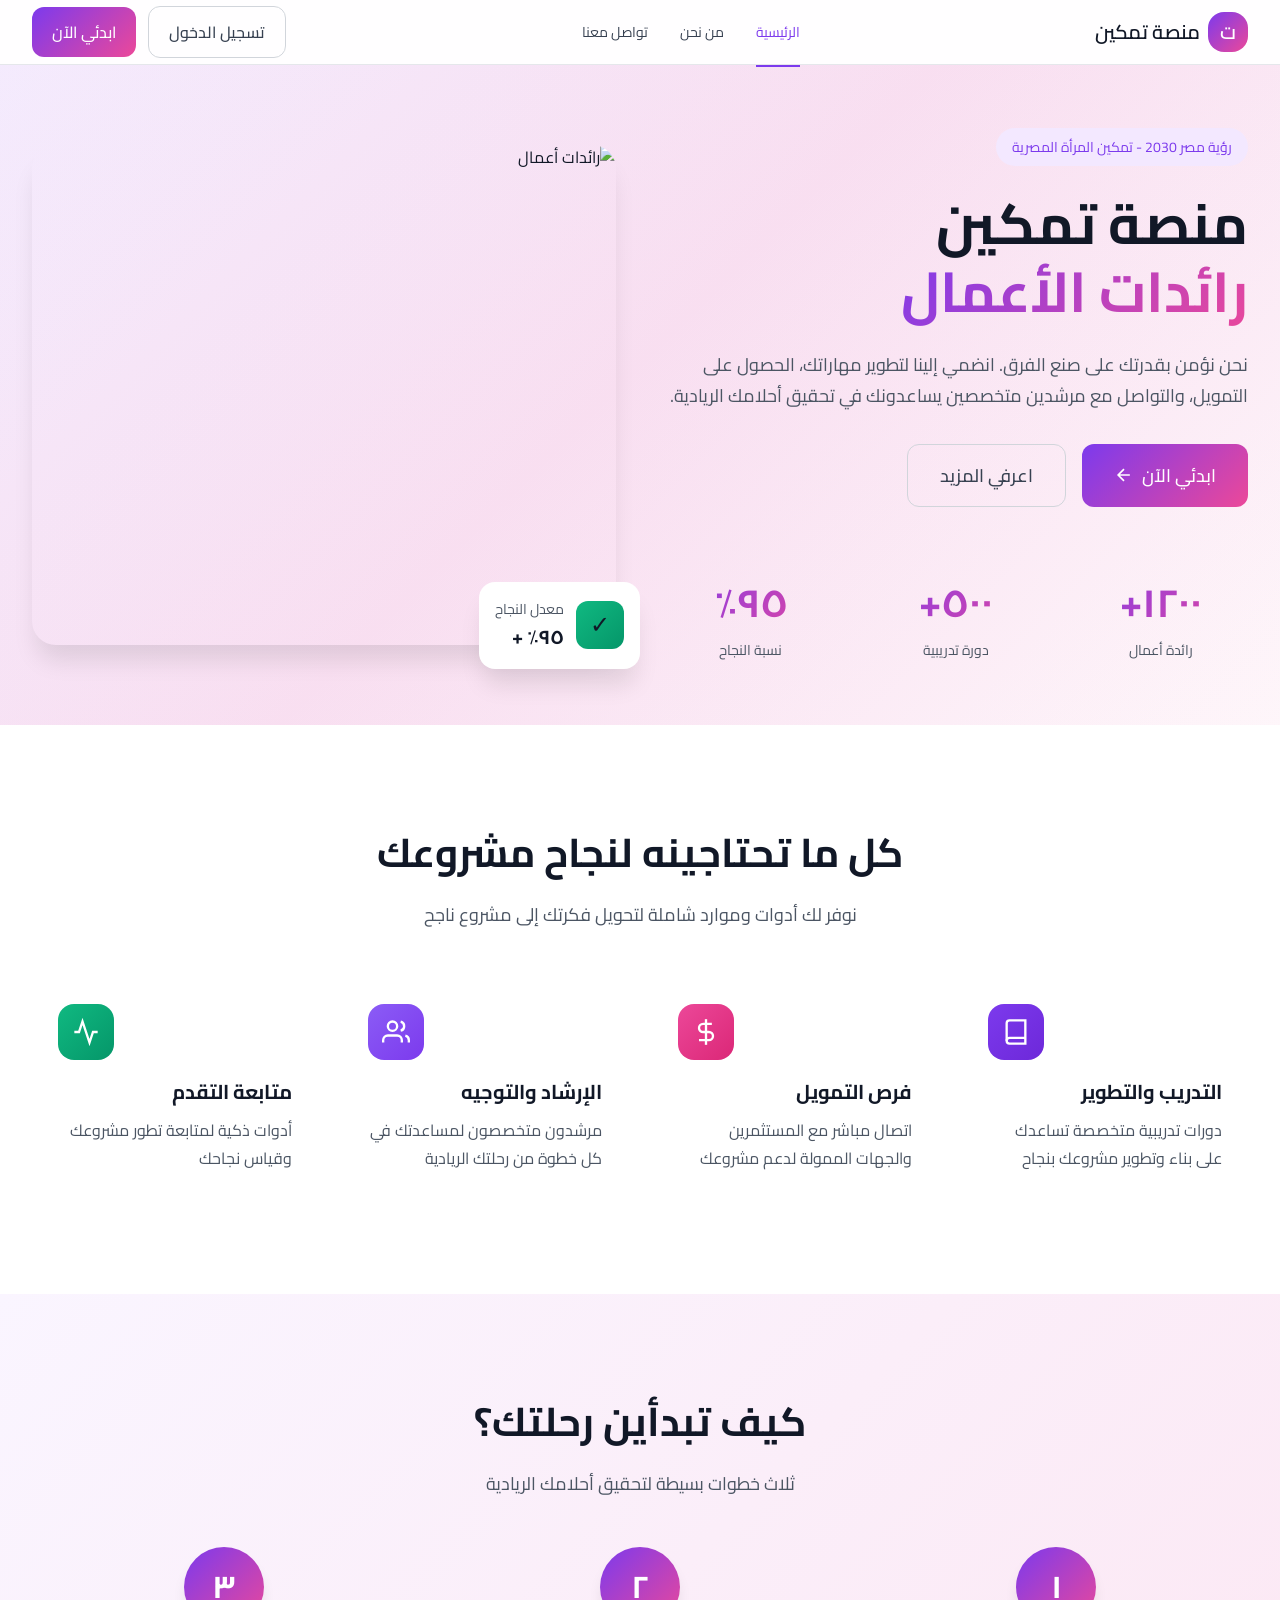
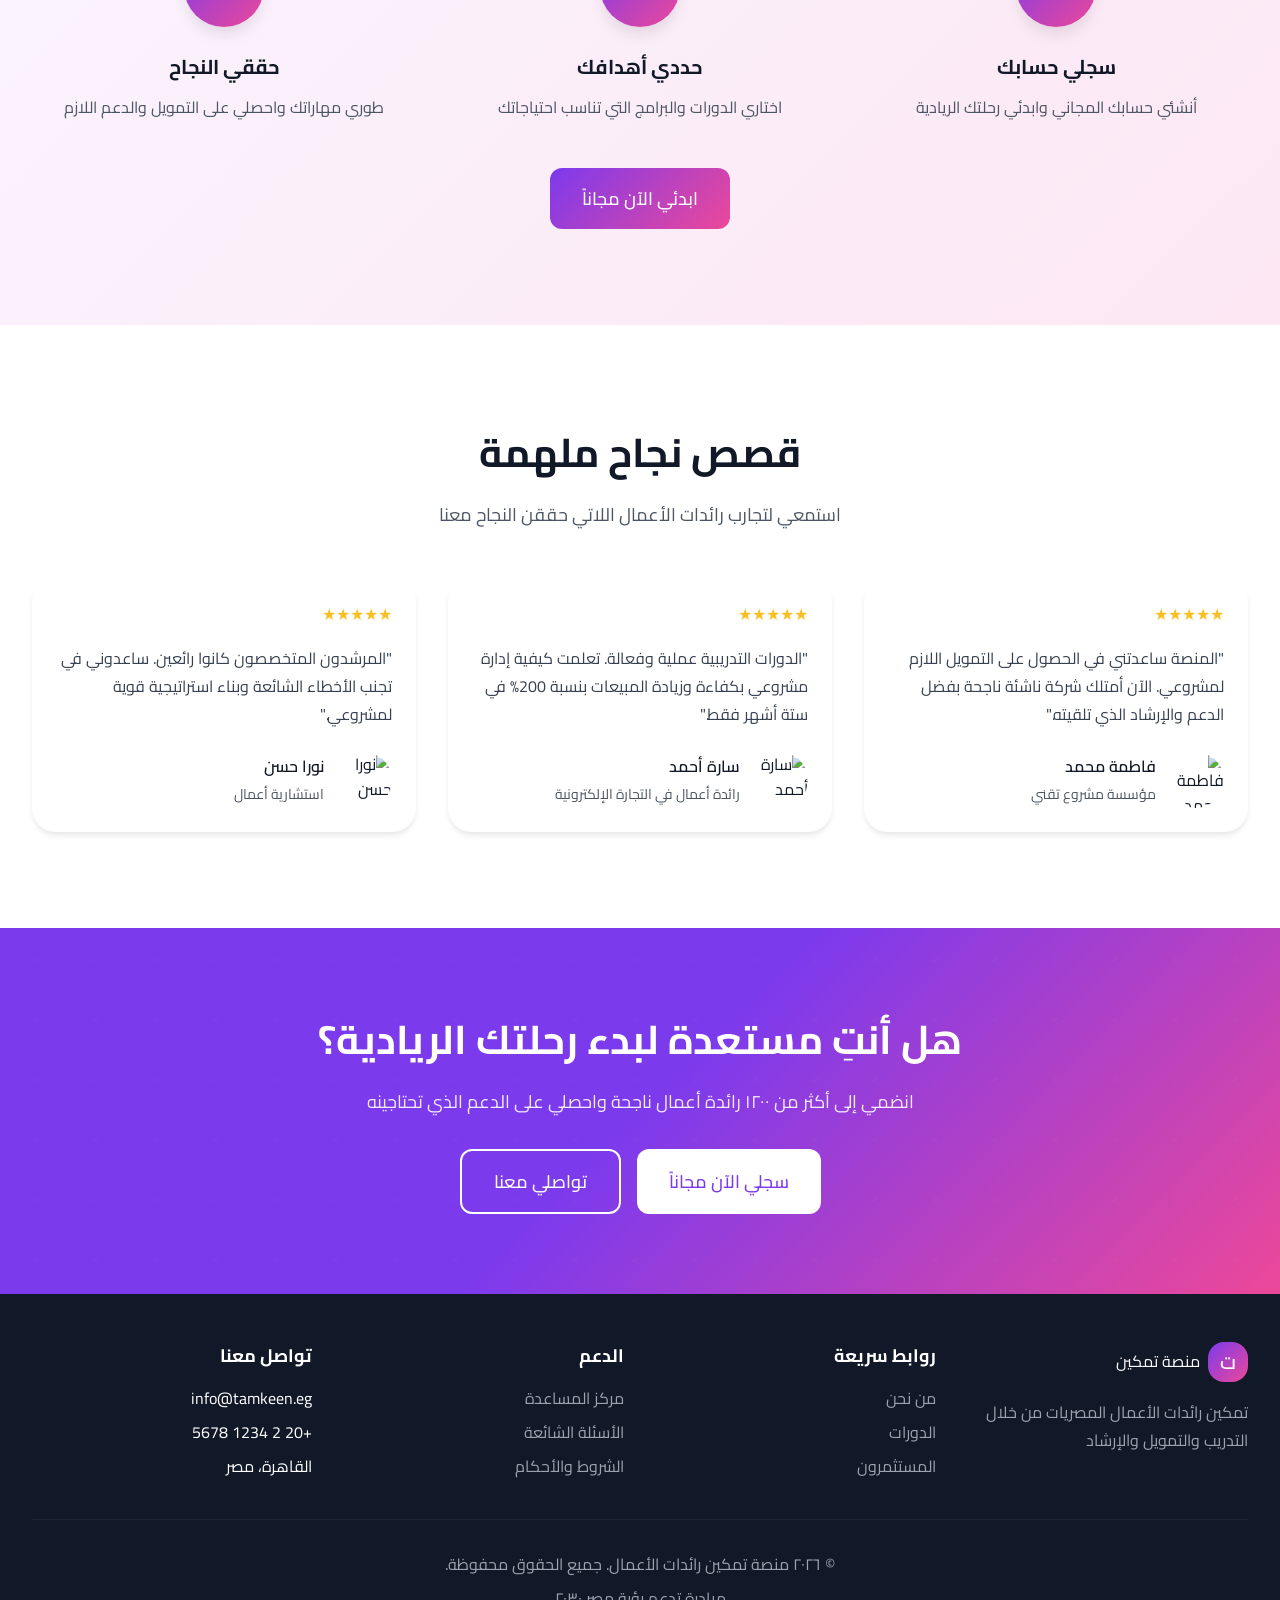
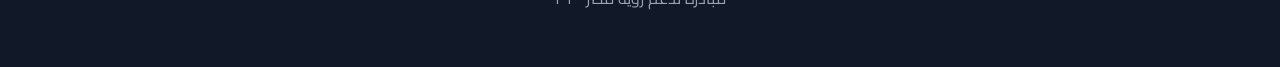
==== index.html @ 3269b004 "Add files via upload initial project files" ====
<!DOCTYPE html>
<html lang="ar" dir="rtl">
<head>
    <meta charset="UTF-8">
    <meta name="viewport" content="width=device-width, initial-scale=1.0">
    <title>منصة تمكين رائدات الأعمال - رؤية مصر 2030</title>
    <link rel="stylesheet" href="styles.css">
    <link rel="preconnect" href="https://fonts.googleapis.com">
    <link rel="preconnect" href="https://fonts.gstatic.com" crossorigin>
    <link href="https://fonts.googleapis.com/css2?family=Cairo:wght@300;400;500;600;700;800&family=Tajawal:wght@300;400;500;700;800&display=swap" rel="stylesheet">
</head>
<body>
    <!-- Navigation -->
    <nav class="navbar" id="navbar">
        <div class="container">
            <div class="navbar-content">
                <!-- Logo -->
                <div class="logo">
                    <div class="logo-icon">ت</div>
                    <span class="logo-text">منصة تمكين</span>
                </div>

                <!-- Desktop Menu -->
                <div class="nav-links" id="navLinks">
                    <a href="#" class="nav-link active" data-page="landing">الرئيسية</a>
                    <a href="#" class="nav-link" data-page="about">من نحن</a>
                    <a href="#" class="nav-link" data-page="contact">تواصل معنا</a>
                </div>

                <!-- Auth Buttons -->
                <div class="nav-actions" id="navActions">
                    <button class="btn btn-outline" onclick="showPage('auth')">تسجيل الدخول</button>
                    <button class="btn btn-primary" onclick="showPage('auth')">ابدئي الآن</button>
                </div>

                <!-- Mobile Menu Button -->
                <button class="mobile-menu-btn" id="mobileMenuBtn">
                    <span class="hamburger"></span>
                    <span class="hamburger"></span>
                    <span class="hamburger"></span>
                </button>
            </div>

            <!-- Mobile Menu -->
            <div class="mobile-menu" id="mobileMenu">
                <a href="#" class="mobile-nav-link" data-page="landing">الرئيسية</a>
                <a href="#" class="mobile-nav-link" data-page="about">من نحن</a>
                <a href="#" class="mobile-nav-link" data-page="contact">تواصل معنا</a>
                <div class="mobile-nav-actions">
                    <button class="btn btn-outline btn-block" onclick="showPage('auth')">تسجيل الدخول</button>
                    <button class="btn btn-primary btn-block" onclick="showPage('auth')">ابدئي الآن</button>
                </div>
            </div>
        </div>
    </nav>

    <!-- Main Content Area -->
    <main id="mainContent">
        <!-- Landing Page -->
        <div id="landingPage" class="page active">
            <!-- Hero Section -->
            <section class="hero">
                <div class="hero-bg"></div>
                <div class="container">
                    <div class="hero-grid">
                        <div class="hero-content">
                            <div class="badge">رؤية مصر 2030 - تمكين المرأة المصرية</div>
                            
                            <h1 class="hero-title">
                                منصة تمكين
                                <br>
                                <span class="gradient-text">رائدات الأعمال</span>
                            </h1>
                            
                            <p class="hero-description">
                                نحن نؤمن بقدرتك على صنع الفرق. انضمي إلينا لتطوير مهاراتك، الحصول على التمويل، والتواصل مع مرشدين متخصصين يساعدونك في تحقيق أحلامك الريادية.
                            </p>
                            
                            <div class="hero-actions">
                                <button class="btn btn-primary btn-lg" onclick="showPage('auth')">
                                    ابدئي الآن
                                    <svg width="20" height="20" viewBox="0 0 24 24" fill="none" stroke="currentColor" stroke-width="2">
                                        <path d="M5 12h14M12 5l-7 7 7 7"/>
                                    </svg>
                                </button>
                                <button class="btn btn-outline btn-lg">اعرفي المزيد</button>
                            </div>

                            <!-- Stats -->
                            <div class="hero-stats">
                                <div class="stat">
                                    <div class="stat-value">١٢٠٠+</div>
                                    <div class="stat-label">رائدة أعمال</div>
                                </div>
                                <div class="stat">
                                    <div class="stat-value">٥٠٠+</div>
                                    <div class="stat-label">دورة تدريبية</div>
                                </div>
                                <div class="stat">
                                    <div class="stat-value">٩٥٪</div>
                                    <div class="stat-label">نسبة النجاح</div>
                                </div>
                            </div>
                        </div>

                        <div class="hero-image">
                            <img src="https://images.unsplash.com/photo-1650784853637-685e590ecb73?crop=entropy&cs=tinysrgb&fit=max&fm=jpg&w=1080" alt="رائدات أعمال">
                            <div class="floating-card">
                                <div class="floating-card-icon">✓</div>
                                <div class="floating-card-content">
                                    <div class="floating-card-label">معدل النجاح</div>
                                    <div class="floating-card-value">٩٥٪ +</div>
                                </div>
                            </div>
                        </div>
                    </div>
                </div>
            </section>

            <!-- Features Section -->
            <section class="features">
                <div class="container">
                    <div class="section-header">
                        <h2>كل ما تحتاجينه لنجاح مشروعك</h2>
                        <p>نوفر لك أدوات وموارد شاملة لتحويل فكرتك إلى مشروع ناجح</p>
                    </div>

                    <div class="features-grid">
                        <div class="feature-card">
                            <div class="feature-icon purple">
                                <svg width="28" height="28" viewBox="0 0 24 24" fill="none" stroke="currentColor" stroke-width="2">
                                    <path d="M4 19.5A2.5 2.5 0 0 1 6.5 17H20"/>
                                    <path d="M6.5 2H20v20H6.5A2.5 2.5 0 0 1 4 19.5v-15A2.5 2.5 0 0 1 6.5 2z"/>
                                </svg>
                            </div>
                            <h3>التدريب والتطوير</h3>
                            <p>دورات تدريبية متخصصة تساعدك على بناء وتطوير مشروعك بنجاح</p>
                        </div>

                        <div class="feature-card">
                            <div class="feature-icon pink">
                                <svg width="28" height="28" viewBox="0 0 24 24" fill="none" stroke="currentColor" stroke-width="2">
                                    <line x1="12" y1="1" x2="12" y2="23"/>
                                    <path d="M17 5H9.5a3.5 3.5 0 0 0 0 7h5a3.5 3.5 0 0 1 0 7H6"/>
                                </svg>
                            </div>
                            <h3>فرص التمويل</h3>
                            <p>اتصال مباشر مع المستثمرين والجهات الممولة لدعم مشروعك</p>
                        </div>

                        <div class="feature-card">
                            <div class="feature-icon violet">
                                <svg width="28" height="28" viewBox="0 0 24 24" fill="none" stroke="currentColor" stroke-width="2">
                                    <path d="M17 21v-2a4 4 0 0 0-4-4H5a4 4 0 0 0-4 4v2"/>
                                    <circle cx="9" cy="7" r="4"/>
                                    <path d="M23 21v-2a4 4 0 0 0-3-3.87"/>
                                    <path d="M16 3.13a4 4 0 0 1 0 7.75"/>
                                </svg>
                            </div>
                            <h3>الإرشاد والتوجيه</h3>
                            <p>مرشدون متخصصون لمساعدتك في كل خطوة من رحلتك الريادية</p>
                        </div>

                        <div class="feature-card">
                            <div class="feature-icon emerald">
                                <svg width="28" height="28" viewBox="0 0 24 24" fill="none" stroke="currentColor" stroke-width="2">
                                    <polyline points="22 12 18 12 15 21 9 3 6 12 2 12"/>
                                </svg>
                            </div>
                            <h3>متابعة التقدم</h3>
                            <p>أدوات ذكية لمتابعة تطور مشروعك وقياس نجاحك</p>
                        </div>
                    </div>
                </div>
            </section>

            <!-- How It Works -->
            <section class="how-it-works">
                <div class="container">
                    <div class="section-header">
                        <h2>كيف تبدأين رحلتك؟</h2>
                        <p>ثلاث خطوات بسيطة لتحقيق أحلامك الريادية</p>
                    </div>

                    <div class="steps">
                        <div class="step">
                            <div class="step-number">١</div>
                            <h3>سجلي حسابك</h3>
                            <p>أنشئي حسابك المجاني وابدئي رحلتك الريادية</p>
                        </div>

                        <div class="step">
                            <div class="step-number">٢</div>
                            <h3>حددي أهدافك</h3>
                            <p>اختاري الدورات والبرامج التي تناسب احتياجاتك</p>
                        </div>

                        <div class="step">
                            <div class="step-number">٣</div>
                            <h3>حققي النجاح</h3>
                            <p>طوري مهاراتك واحصلي على التمويل والدعم اللازم</p>
                        </div>
                    </div>

                    <div class="text-center">
                        <button class="btn btn-primary btn-lg" onclick="showPage('auth')">
                            ابدئي الآن مجاناً
                        </button>
                    </div>
                </div>
            </section>

            <!-- Testimonials -->
            <section class="testimonials">
                <div class="container">
                    <div class="section-header">
                        <h2>قصص نجاح ملهمة</h2>
                        <p>استمعي لتجارب رائدات الأعمال اللاتي حققن النجاح معنا</p>
                    </div>

                    <div class="testimonials-grid">
                        <div class="testimonial-card">
                            <div class="stars">★★★★★</div>
                            <p class="testimonial-text">
                                "المنصة ساعدتني في الحصول على التمويل اللازم لمشروعي. الآن أمتلك شركة ناشئة ناجحة بفضل الدعم والإرشاد الذي تلقيته."
                            </p>
                            <div class="testimonial-author">
                                <img src="https://images.unsplash.com/photo-1625987306773-8b9e554b25e2?w=100&h=100&fit=crop" alt="فاطمة محمد">
                                <div>
                                    <div class="author-name">فاطمة محمد</div>
                                    <div class="author-role">مؤسسة مشروع تقني</div>
                                </div>
                            </div>
                        </div>

                        <div class="testimonial-card">
                            <div class="stars">★★★★★</div>
                            <p class="testimonial-text">
                                "الدورات التدريبية عملية وفعالة. تعلمت كيفية إدارة مشروعي بكفاءة وزيادة المبيعات بنسبة 200% في ستة أشهر فقط."
                            </p>
                            <div class="testimonial-author">
                                <img src="https://images.unsplash.com/photo-1698499352020-521e54040e04?w=100&h=100&fit=crop" alt="سارة أحمد">
                                <div>
                                    <div class="author-name">سارة أحمد</div>
                                    <div class="author-role">رائدة أعمال في التجارة الإلكترونية</div>
                                </div>
                            </div>
                        </div>

                        <div class="testimonial-card">
                            <div class="stars">★★★★★</div>
                            <p class="testimonial-text">
                                "المرشدون المتخصصون كانوا رائعين. ساعدوني في تجنب الأخطاء الشائعة وبناء استراتيجية قوية لمشروعي."
                            </p>
                            <div class="testimonial-author">
                                <img src="https://images.unsplash.com/photo-1736939666660-d4c776e0532c?w=100&h=100&fit=crop" alt="نورا حسن">
                                <div>
                                    <div class="author-name">نورا حسن</div>
                                    <div class="author-role">استشارية أعمال</div>
                                </div>
                            </div>
                        </div>
                    </div>
                </div>
            </section>

            <!-- CTA Banner -->
            <section class="cta-banner">
                <div class="container">
                    <h2>هل أنتِ مستعدة لبدء رحلتك الريادية؟</h2>
                    <p>انضمي إلى أكثر من ١٢٠٠ رائدة أعمال ناجحة واحصلي على الدعم الذي تحتاجينه</p>
                    <div class="cta-actions">
                        <button class="btn btn-white btn-lg" onclick="showPage('auth')">
                            سجلي الآن مجاناً
                        </button>
                        <button class="btn btn-outline-white btn-lg">
                            تواصلي معنا
                        </button>
                    </div>
                </div>
            </section>

            <!-- Footer -->
            <footer class="footer">
                <div class="container">
                    <div class="footer-grid">
                        <div class="footer-col">
                            <div class="footer-logo">
                                <div class="logo-icon">ت</div>
                                <span>منصة تمكين</span>
                            </div>
                            <p>تمكين رائدات الأعمال المصريات من خلال التدريب والتمويل والإرشاد</p>
                        </div>

                        <div class="footer-col">
                            <h4>روابط سريعة</h4>
                            <ul>
                                <li><a href="#">من نحن</a></li>
                                <li><a href="#" onclick="showPage('dashboard')">الدورات</a></li>
                                <li><a href="#">المستثمرون</a></li>
                            </ul>
                        </div>

                        <div class="footer-col">
                            <h4>الدعم</h4>
                            <ul>
                                <li><a href="#">مركز المساعدة</a></li>
                                <li><a href="#">الأسئلة الشائعة</a></li>
                                <li><a href="#">الشروط والأحكام</a></li>
                            </ul>
                        </div>

                        <div class="footer-col">
                            <h4>تواصل معنا</h4>
                            <ul>
                                <li>info@tamkeen.eg</li>
                                <li>+20 2 1234 5678</li>
                                <li>القاهرة، مصر</li>
                            </ul>
                        </div>
                    </div>

                    <div class="footer-bottom">
                        <p>© ٢٠٢٦ منصة تمكين رائدات الأعمال. جميع الحقوق محفوظة.</p>
                        <p>مبادرة تدعم رؤية مصر ٢٠٣٠</p>
                    </div>
                </div>
            </footer>
        </div>

        <!-- Auth Page -->
        <div id="authPage" class="page">
            <div class="auth-container">
                <div class="auth-content">
                    <div class="auth-sidebar">
                        <h2>انضمي إلى<br><span class="gradient-text">مجتمع رائدات الأعمال</span></h2>
                        <p>أكثر من ١٢٠٠ رائدة أعمال مصرية بدأن رحلتهن معنا</p>
                        <ul class="auth-features">
                            <li>✓ وصول لأكثر من ٥٠٠ دورة تدريبية متخصصة</li>
                            <li>✓ فرص تمويل من مستثمرين موثوقين</li>
                            <li>✓ إرشاد من خبراء في مجال ريادة الأعمال</li>
                            <li>✓ أدوات متقدمة لمتابعة تقدم مشروعك</li>
                        </ul>
                    </div>

                    <div class="auth-form-container">
                        <div class="auth-tabs">
                            <button class="auth-tab" onclick="switchAuthTab('register')">إنشاء حساب جديد</button>
                            <button class="auth-tab active" onclick="switchAuthTab('login')">تسجيل الدخول</button>
                        </div>

                        <h3 class="auth-title" id="authTitle">أهلاً بعودتك!</h3>

                        <form id="loginForm" class="auth-form">
                            <div class="form-group">
                                <label>البريد الإلكتروني</label>
                                <input type="email" placeholder="example@email.com" required>
                            </div>

                            <div class="form-group">
                                <label>كلمة المرور</label>
                                <input type="password" placeholder="••••••••" required>
                            </div>

                            <div class="form-row">
                                <label class="checkbox-label">
                                    <input type="checkbox">
                                    <span>تذكرني</span>
                                </label>
                                <a href="#" class="forgot-password">نسيت كلمة المرور؟</a>
                            </div>

                            <button type="submit" class="btn btn-primary btn-block btn-lg">
                                تسجيل الدخول
                            </button>
                        </form>

                        <form id="registerForm" class="auth-form" style="display: none;">
                            <div class="account-types">
                                <label class="account-type">
                                    <input type="radio" name="accountType" value="entrepreneur" checked>
                                    <div class="account-type-card">
                                        <div class="account-type-icon">👤</div>
                                        <div class="account-type-title">رائدة أعمال</div>
                                        <div class="account-type-desc">لديَّ مشروع أو فكرة</div>
                                    </div>
                                </label>

                                <label class="account-type">
                                    <input type="radio" name="accountType" value="investor">
                                    <div class="account-type-card">
                                        <div class="account-type-icon">🏢</div>
                                        <div class="account-type-title">مستثمر / مرشد</div>
                                        <div class="account-type-desc">أريد دعم المشاريع</div>
                                    </div>
                                </label>
                            </div>

                            <div class="form-group">
                                <label>الاسم الكامل</label>
                                <input type="text" placeholder="أدخلي اسمك الكامل" required>
                            </div>

                            <div class="form-group">
                                <label>البريد الإلكتروني</label>
                                <input type="email" placeholder="example@email.com" required>
                            </div>

                            <div class="form-group">
                                <label>كلمة المرور</label>
                                <input type="password" placeholder="••••••••" required>
                            </div>

                            <div class="form-group">
                                <label>رقم الهاتف</label>
                                <input type="tel" placeholder="+20 1XX XXX XXXX" required>
                            </div>

                            <button type="submit" class="btn btn-primary btn-block btn-lg">
                                إنشاء الحساب
                            </button>

                            <p class="auth-terms">
                                بإنشاء حساب، أنتِ توافقين على 
                                <a href="#">الشروط والأحكام</a> و 
                                <a href="#">سياسة الخصوصية</a>
                            </p>
                        </form>

                        <div class="auth-divider">أو</div>

                        <div class="social-auth">
                            <button class="btn btn-outline btn-block">
                                متابعة باستخدام Google
                            </button>
                        </div>

                        <div class="auth-back">
                            <a href="#" onclick="showPage('landing')">← العودة للصفحة الرئيسية</a>
                        </div>
                    </div>
                </div>
            </div>
        </div>

        <!-- Dashboard Page -->
        <div id="dashboardPage" class="page">
            <div class="dashboard-container">
                <div class="container">
                    <div class="dashboard-header">
                        <div>
                            <h1>مرحباً، سارة! 👋</h1>
                            <p>نتمنى لك يوماً مثمراً من التعلم والتطوير</p>
                        </div>
                        <button class="btn btn-primary">
                            تصفح الدورات →
                        </button>
                    </div>

                    <div class="stats-grid">
                        <div class="stat-card purple">
                            <div class="stat-card-icon">📚</div>
                            <div class="stat-card-value">12<span>/24</span></div>
                            <div class="stat-card-label">الدورات المكتملة</div>
                        </div>

                        <div class="stat-card pink">
                            <div class="stat-card-icon">⏱️</div>
                            <div class="stat-card-value">48<span> ساعة</span></div>
                            <div class="stat-card-label">ساعات التدريب</div>
                        </div>

                        <div class="stat-card violet">
                            <div class="stat-card-icon">🏆</div>
                            <div class="stat-card-value">8<span> شهادة</span></div>
                            <div class="stat-card-label">الشهادات المحصلة</div>
                        </div>

                        <div class="stat-card emerald">
                            <div class="stat-card-icon">📈</div>
                            <div class="stat-card-value">75<span>%</span></div>
                            <div class="stat-card-label">نسبة التقدم</div>
                        </div>
                    </div>

                    <div class="dashboard-grid">
                        <div class="dashboard-main">
                            <div class="card">
                                <div class="card-header">
                                    <h2>الدورات الموصى بها لك</h2>
                                    <button class="btn-link">عرض الكل</button>
                                </div>
                                <div class="courses-grid">
                                    <div class="course-card">
                                        <img src="https://images.unsplash.com/photo-1770681381576-fe1ca0178da1?w=400&h=200&fit=crop" alt="دورة">
                                        <div class="course-card-content">
                                            <span class="course-badge">تسويق</span>
                                            <h3>استراتيجيات التسويق الرقمي</h3>
                                            <p>د. سارة أحمد</p>
                                            <div class="course-meta">
                                                <span>⏱️ 6 ساعات</span>
                                                <span>⭐ 4.8</span>
                                            </div>
                                            <button class="btn btn-primary btn-sm btn-block">ابدأ الآن</button>
                                        </div>
                                    </div>

                                    <div class="course-card">
                                        <img src="https://images.unsplash.com/photo-1650784853637-685e590ecb73?w=400&h=200&fit=crop" alt="دورة">
                                        <div class="course-card-content">
                                            <span class="course-badge">إدارة</span>
                                            <h3>إدارة المشاريع الصغيرة</h3>
                                            <p>م. نورا حسن</p>
                                            <div class="course-meta">
                                                <span>⏱️ 8 ساعات</span>
                                                <span>⭐ 4.9</span>
                                            </div>
                                            <button class="btn btn-primary btn-sm btn-block">ابدأ الآن</button>
                                        </div>
                                    </div>
                                </div>
                            </div>
                        </div>

                        <div class="dashboard-sidebar">
                            <div class="card">
                                <h3>الإشعارات</h3>
                                <div class="notifications">
                                    <div class="notification">
                                        <div class="notification-dot"></div>
                                        <div>
                                            <h4>دورة جديدة متاحة</h4>
                                            <p>تم إضافة دورة التجارة الإلكترونية</p>
                                            <span class="notification-time">منذ ساعتين</span>
                                        </div>
                                    </div>

                                    <div class="notification">
                                        <div class="notification-dot"></div>
                                        <div>
                                            <h4>موعد جلسة الإرشاد</h4>
                                            <p>لديك جلسة غداً الساعة ٣:٠٠ م</p>
                                            <span class="notification-time">منذ ٤ ساعات</span>
                                        </div>
                                    </div>
                                </div>
                            </div>
                        </div>
                    </div>
                </div>
            </div>
        </div>
    </main>

    <script src="script.js"></script>
</body>
</html>
---- styles.css ----
:root {
    /* Colors - Purple & Pink Theme */
    --primary: #7c3aed;
    --primary-light: #a78bfa;
    --primary-dark: #5b21b6;
    --secondary: #ec4899;
    --secondary-light: #f9a8d4;
    --accent: #f3e8ff;
    
    /* Grays */
    --gray-50: #f9fafb;
    --gray-100: #f3f4f6;
    --gray-200: #e5e7eb;
    --gray-300: #d1d5db;
    --gray-400: #9ca3af;
    --gray-500: #6b7280;
    --gray-600: #4b5563;
    --gray-700: #374151;
    --gray-800: #1f2937;
    --gray-900: #111827;
    
    /* Spacing */
    --spacing-xs: 0.5rem;
    --spacing-sm: 1rem;
    --spacing-md: 1.5rem;
    --spacing-lg: 2rem;
    --spacing-xl: 3rem;
    --spacing-2xl: 4rem;
    
    /* Border Radius */
    --radius-sm: 0.5rem;
    --radius-md: 0.75rem;
    --radius-lg: 1rem;
    --radius-xl: 1.5rem;
    
    /* Shadows */
    --shadow-sm: 0 1px 2px 0 rgb(0 0 0 / 0.05);
    --shadow-md: 0 4px 6px -1px rgb(0 0 0 / 0.1);
    --shadow-lg: 0 10px 15px -3px rgb(0 0 0 / 0.1);
    --shadow-xl: 0 20px 25px -5px rgb(0 0 0 / 0.1);
}

/* ==========================================
   Reset & Base Styles
   ========================================== */

* {
    margin: 0;
    padding: 0;
    box-sizing: border-box;
}

html {
    font-size: 16px;
    scroll-behavior: smooth;
}

body {
    font-family: 'Cairo', 'Tajawal', -apple-system, BlinkMacSystemFont, sans-serif;
    background: white;
    color: var(--gray-900);
    line-height: 1.6;
    direction: rtl;
    -webkit-font-smoothing: antialiased;
}

img {
    max-width: 100%;
    height: auto;
    display: block;
}

a {
    text-decoration: none;
    color: inherit;
}

button {
    font-family: inherit;
    cursor: pointer;
    border: none;
    background: none;
}

/* ==========================================
   Layout
   ========================================== */

.container {
    max-width: 1280px;
    margin: 0 auto;
    padding: 0 1rem;
}

@media (min-width: 640px) {
    .container {
        padding: 0 1.5rem;
    }
}

@media (min-width: 1024px) {
    .container {
        padding: 0 2rem;
    }
}

/* ==========================================
   Page Transitions
   ========================================== */

.page {
    display: none;
    opacity: 0;
    animation: fadeIn 0.3s ease-in-out forwards;
}

.page.active {
    display: block;
}

@keyframes fadeIn {
    from {
        opacity: 0;
        transform: translateY(20px);
    }
    to {
        opacity: 1;
        transform: translateY(0);
    }
}

/* ==========================================
   Navigation
   ========================================== */

.navbar {
    position: fixed;
    top: 0;
    left: 0;
    right: 0;
    z-index: 1000;
    background: rgba(255, 255, 255, 0.95);
    backdrop-filter: blur(8px);
    border-bottom: 1px solid var(--gray-200);
}

.navbar-content {
    display: flex;
    align-items: center;
    justify-content: space-between;
    height: 4rem;
}

.logo {
    display: flex;
    align-items: center;
    gap: 0.5rem;
}

.logo-icon {
    width: 2.5rem;
    height: 2.5rem;
    border-radius: var(--radius-lg);
    background: linear-gradient(135deg, var(--primary), var(--secondary));
    display: flex;
    align-items: center;
    justify-content: center;
    color: white;
    font-size: 1.25rem;
    font-weight: 600;
}

.logo-text {
    font-size: 1.25rem;
    font-weight: 600;
    color: var(--gray-900);
}

@media (max-width: 640px) {
    .logo-text {
        display: none;
    }
}

.nav-links {
    display: flex;
    align-items: center;
    gap: 2rem;
}

@media (max-width: 768px) {
    .nav-links {
        display: none;
    }
}

.nav-link {
    color: var(--gray-700);
    font-size: 0.875rem;
    transition: color 0.2s;
    position: relative;
}

.nav-link:hover,
.nav-link.active {
    color: var(--primary);
}

.nav-link.active::after {
    content: '';
    position: absolute;
    bottom: -1.5rem;
    right: 0;
    left: 0;
    height: 2px;
    background: var(--primary);
}

.nav-actions {
    display: flex;
    align-items: center;
    gap: 0.75rem;
}

@media (max-width: 768px) {
    .nav-actions {
        display: none;
    }
}

.mobile-menu-btn {
    display: none;
    flex-direction: column;
    gap: 4px;
    padding: 0.5rem;
}

@media (max-width: 768px) {
    .mobile-menu-btn {
        display: flex;
    }
}

.hamburger {
    width: 24px;
    height: 2px;
    background: var(--gray-900);
    transition: all 0.3s;
}

.mobile-menu {
    display: none;
    padding: 1rem;
    border-top: 1px solid var(--gray-200);
}

.mobile-menu.active {
    display: block;
}

.mobile-nav-link {
    display: block;
    padding: 0.75rem 1rem;
    color: var(--gray-700);
    border-radius: var(--radius-md);
    transition: all 0.2s;
}

.mobile-nav-link:hover,
.mobile-nav-link.active {
    background: var(--accent);
    color: var(--primary);
}

.mobile-nav-actions {
    display: flex;
    flex-direction: column;
    gap: 0.5rem;
    margin-top: 1rem;
    padding-top: 1rem;
    border-top: 1px solid var(--gray-200);
}

/* ==========================================
   Buttons
   ========================================== */

.btn {
    display: inline-flex;
    align-items: center;
    justify-content: center;
    gap: 0.5rem;
    padding: 0.625rem 1.25rem;
    font-size: 1rem;
    font-weight: 500;
    border-radius: var(--radius-md);
    transition: all 0.2s;
    white-space: nowrap;
}

.btn-primary {
    background: linear-gradient(135deg, var(--primary), var(--secondary));
    color: white;
}

.btn-primary:hover {
    opacity: 0.9;
    transform: translateY(-1px);
    box-shadow: var(--shadow-md);
}

.btn-outline {
    border: 1px solid var(--gray-300);
    color: var(--gray-700);
}

.btn-outline:hover {
    background: var(--gray-50);
}

.btn-white {
    background: white;
    color: var(--primary);
}

.btn-white:hover {
    background: var(--gray-100);
}

.btn-outline-white {
    border: 2px solid white;
    color: white;
}

.btn-outline-white:hover {
    background: rgba(255, 255, 255, 0.1);
}

.btn-sm {
    padding: 0.5rem 1rem;
    font-size: 0.875rem;
}

.btn-lg {
    padding: 0.875rem 2rem;
    font-size: 1.125rem;
}

.btn-block {
    width: 100%;
}

.btn-link {
    color: var(--gray-600);
    font-size: 0.875rem;
    padding: 0;
}

.btn-link:hover {
    color: var(--primary);
}

/* ==========================================
   Hero Section
   ========================================== */

.hero {
    position: relative;
    padding: 8rem 0 4rem;
    background: linear-gradient(135deg, #faf5ff 0%, #fce7f3 50%, white 100%);
    overflow: hidden;
}

.hero-bg {
    position: absolute;
    inset: 0;
    background: linear-gradient(135deg, rgba(124, 58, 237, 0.05) 0%, rgba(236, 72, 153, 0.05) 100%);
}

.hero-grid {
    display: grid;
    gap: 3rem;
    align-items: center;
}

@media (min-width: 1024px) {
    .hero-grid {
        grid-template-columns: 1fr 1fr;
    }
}

.hero-content {
    position: relative;
    text-align: right;
}

.badge {
    display: inline-block;
    padding: 0.5rem 1rem;
    background: var(--accent);
    color: var(--primary);
    border-radius: 999px;
    font-size: 0.875rem;
    margin-bottom: 1.5rem;
}

.hero-title {
    font-size: 2.5rem;
    line-height: 1.2;
    margin-bottom: 1.5rem;
    color: var(--gray-900);
}

@media (min-width: 768px) {
    .hero-title {
        font-size: 3rem;
    }
}

@media (min-width: 1024px) {
    .hero-title {
        font-size: 3.5rem;
    }
}

.gradient-text {
    background: linear-gradient(135deg, var(--primary), var(--secondary));
    -webkit-background-clip: text;
    -webkit-text-fill-color: transparent;
    background-clip: text;
}

.hero-description {
    font-size: 1.125rem;
    line-height: 1.75;
    color: var(--gray-600);
    margin-bottom: 2rem;
}

.hero-actions {
    display: flex;
    flex-wrap: wrap;
    gap: 1rem;
    margin-bottom: 2rem;
}

.hero-stats {
    display: grid;
    grid-template-columns: repeat(3, 1fr);
    gap: 2rem;
    padding-top: 2rem;
}

.stat {
    text-align: center;
}

.stat-value {
    font-size: 2rem;
    font-weight: 700;
    background: linear-gradient(135deg, var(--primary), var(--secondary));
    -webkit-background-clip: text;
    -webkit-text-fill-color: transparent;
    background-clip: text;
    margin-bottom: 0.25rem;
}

@media (min-width: 768px) {
    .stat-value {
        font-size: 2.5rem;
    }
}

.stat-label {
    font-size: 0.875rem;
    color: var(--gray-600);
}

.hero-image {
    position: relative;
}

.hero-image img {
    width: 100%;
    height: 400px;
    object-fit: cover;
    border-radius: var(--radius-xl);
    box-shadow: var(--shadow-xl);
}

@media (min-width: 768px) {
    .hero-image img {
        height: 500px;
    }
}

.floating-card {
    position: absolute;
    bottom: -1.5rem;
    right: -1.5rem;
    background: white;
    padding: 1rem;
    border-radius: var(--radius-lg);
    box-shadow: var(--shadow-xl);
    display: flex;
    align-items: center;
    gap: 0.75rem;
}

@media (max-width: 768px) {
    .floating-card {
        display: none;
    }
}

.floating-card-icon {
    width: 3rem;
    height: 3rem;
    background: linear-gradient(135deg, #10b981, #059669);
    border-radius: var(--radius-md);
    display: flex;
    align-items: center;
    justify-content: center;
    font-size: 1.5rem;
}

.floating-card-label {
    font-size: 0.875rem;
    color: var(--gray-600);
}

.floating-card-value {
    font-size: 1.25rem;
    font-weight: 700;
    color: var(--gray-900);
}

/* ==========================================
   Sections
   ========================================== */

.features,
.how-it-works,
.testimonials {
    padding: 4rem 0;
}

@media (min-width: 768px) {
    .features,
    .how-it-works,
    .testimonials {
        padding: 6rem 0;
    }
}

.section-header {
    text-align: center;
    margin-bottom: 3rem;
}

.section-header h2 {
    font-size: 2rem;
    color: var(--gray-900);
    margin-bottom: 1rem;
}

@media (min-width: 768px) {
    .section-header h2 {
        font-size: 2.5rem;
    }
}

.section-header p {
    font-size: 1.125rem;
    color: var(--gray-600);
    max-width: 42rem;
    margin: 0 auto;
}

/* ==========================================
   Features
   ========================================== */

.features-grid {
    display: grid;
    gap: 1.5rem;
}

@media (min-width: 768px) {
    .features-grid {
        grid-template-columns: repeat(2, 1fr);
    }
}

@media (min-width: 1024px) {
    .features-grid {
        grid-template-columns: repeat(4, 1fr);
    }
}

.feature-card {
    padding: 1.5rem;
    background: white;
    border: 2px solid transparent;
    border-radius: var(--radius-xl);
    text-align: right;
    transition: all 0.3s;
}

.feature-card:hover {
    transform: translateY(-4px);
    box-shadow: var(--shadow-xl);
    border-color: var(--accent);
}

.feature-icon {
    width: 3.5rem;
    height: 3.5rem;
    border-radius: var(--radius-lg);
    display: flex;
    align-items: center;
    justify-content: center;
    margin-right: auto;
    margin-bottom: 1rem;
}

.feature-icon.purple {
    background: linear-gradient(135deg, #7c3aed, #6d28d9);
}

.feature-icon.pink {
    background: linear-gradient(135deg, #ec4899, #db2777);
}

.feature-icon.violet {
    background: linear-gradient(135deg, #8b5cf6, #7c3aed);
}

.feature-icon.emerald {
    background: linear-gradient(135deg, #10b981, #059669);
}

.feature-icon svg {
    color: white;
}

.feature-card h3 {
    font-size: 1.25rem;
    color: var(--gray-900);
    margin-bottom: 0.5rem;
}

.feature-card p {
    color: var(--gray-600);
    line-height: 1.75;
}

/* ==========================================
   How It Works
   ========================================== */

.how-it-works {
    background: linear-gradient(135deg, #faf5ff, #fce7f3);
}

.steps {
    display: grid;
    gap: 2rem;
    margin-bottom: 3rem;
    position: relative;
}

@media (min-width: 768px) {
    .steps {
        grid-template-columns: repeat(3, 1fr);
    }
}

.step {
    text-align: center;
    position: relative;
}

.step-number {
    width: 5rem;
    height: 5rem;
    background: linear-gradient(135deg, var(--primary), var(--secondary));
    border-radius: 50%;
    display: flex;
    align-items: center;
    justify-content: center;
    color: white;
    font-size: 2rem;
    font-weight: 700;
    margin: 0 auto 1.5rem;
    box-shadow: var(--shadow-lg);
}

.step h3 {
    font-size: 1.25rem;
    color: var(--gray-900);
    margin-bottom: 0.75rem;
}

.step p {
    color: var(--gray-600);
}

.text-center {
    text-align: center;
}

/* ==========================================
   Testimonials
   ========================================== */

.testimonials-grid {
    display: grid;
    gap: 2rem;
}

@media (min-width: 768px) {
    .testimonials-grid {
        grid-template-columns: repeat(3, 1fr);
    }
}

.testimonial-card {
    padding: 1.5rem;
    background: white;
    border-radius: var(--radius-xl);
    box-shadow: var(--shadow-md);
    text-align: right;
    transition: all 0.3s;
}

.testimonial-card:hover {
    box-shadow: var(--shadow-xl);
}

.stars {
    color: #fbbf24;
    margin-bottom: 1rem;
}

.testimonial-text {
    color: var(--gray-700);
    line-height: 1.75;
    margin-bottom: 1.5rem;
}

.testimonial-author {
    display: flex;
    align-items: center;
    gap: 0.75rem;
}

.testimonial-author img {
    width: 3.5rem;
    height: 3.5rem;
    border-radius: 50%;
    object-fit: cover;
}

.author-name {
    font-weight: 600;
    color: var(--gray-900);
    margin-bottom: 0.25rem;
}

.author-role {
    font-size: 0.875rem;
    color: var(--gray-600);
}

/* ==========================================
   CTA Banner
   ========================================== */

.cta-banner {
    padding: 5rem 0;
    background: linear-gradient(135deg, var(--primary) 0%, #7c3aed 50%, var(--secondary) 100%);
    color: white;
    text-align: center;
    position: relative;
    overflow: hidden;
}

.cta-banner::before {
    content: '';
    position: absolute;
    inset: 0;
    background-image: url("data:image/svg+xml,%3Csvg width='60' height='60' viewBox='0 0 60 60' xmlns='http://www.w3.org/2000/svg'%3E%3Cg fill='none' fill-rule='evenodd'%3E%3Cg fill='%23ffffff' fill-opacity='0.05'%3E%3Cpath d='M36 34v2h2v-2h-2zm0-4v2h2v-2h-2zm-2 2v2h2v-2h-2zm0-2v2h2v-2h-2zm-2 2v2h2v-2h-2z'/%3E%3C/g%3E%3C/g%3E%3C/svg%3E");
    opacity: 0.3;
}

.cta-banner h2 {
    font-size: 2rem;
    margin-bottom: 1rem;
    position: relative;
}

@media (min-width: 768px) {
    .cta-banner h2 {
        font-size: 2.5rem;
    }
}

.cta-banner p {
    font-size: 1.125rem;
    opacity: 0.9;
    margin-bottom: 2rem;
    position: relative;
}

.cta-actions {
    display: flex;
    flex-wrap: wrap;
    gap: 1rem;
    justify-content: center;
    position: relative;
}

/* ==========================================
   Footer
   ========================================== */

.footer {
    background: var(--gray-900);
    color: white;
    padding: 3rem 0;
}

.footer-grid {
    display: grid;
    gap: 2rem;
    text-align: right;
    margin-bottom: 2rem;
}

@media (min-width: 768px) {
    .footer-grid {
        grid-template-columns: repeat(4, 1fr);
    }
}

.footer-logo {
    display: flex;
    align-items: center;
    gap: 0.5rem;
    margin-bottom: 1rem;
}

.footer-col h4 {
    font-size: 1.125rem;
    margin-bottom: 1rem;
}

.footer-col ul {
    list-style: none;
}

.footer-col li {
    margin-bottom: 0.5rem;
}

.footer-col a {
    color: var(--gray-400);
    transition: color 0.2s;
}

.footer-col a:hover {
    color: white;
}

.footer-col p {
    color: var(--gray-400);
    line-height: 1.75;
}

.footer-bottom {
    text-align: center;
    padding-top: 2rem;
    border-top: 1px solid var(--gray-800);
    color: var(--gray-400);
}

.footer-bottom p {
    margin-bottom: 0.5rem;
}

/* ==========================================
   Auth Page
   ========================================== */

.auth-container {
    min-height: 100vh;
    padding-top: 5rem;
    padding-bottom: 3rem;
    background: linear-gradient(135deg, #faf5ff 0%, #fce7f3 50%, white 100%);
}

.auth-content {
    max-width: 1200px;
    margin: 0 auto;
    display: grid;
    gap: 3rem;
    padding: 0 1rem;
}

@media (min-width: 1024px) {
    .auth-content {
        grid-template-columns: 1fr 1fr;
        align-items: center;
    }
}

.auth-sidebar {
    text-align: right;
}

@media (max-width: 1024px) {
    .auth-sidebar {
        display: none;
    }
}

.auth-sidebar h2 {
    font-size: 2.5rem;
    line-height: 1.3;
    margin-bottom: 1.5rem;
}

.auth-sidebar p {
    font-size: 1.125rem;
    color: var(--gray-600);
    margin-bottom: 2rem;
}

.auth-features {
    list-style: none;
}

.auth-features li {
    display: flex;
    align-items: start;
    gap: 0.75rem;
    margin-bottom: 1rem;
    color: var(--gray-700);
}

.auth-form-container {
    background: white;
    padding: 2rem;
    border-radius: var(--radius-xl);
    box-shadow: var(--shadow-xl);
}

.auth-tabs {
    display: flex;
    gap: 0.5rem;
    padding: 0.25rem;
    background: var(--gray-100);
    border-radius: var(--radius-md);
    margin-bottom: 2rem;
}

.auth-tab {
    flex: 1;
    padding: 0.75rem;
    border-radius: var(--radius-md);
    font-weight: 500;
    color: var(--gray-600);
    transition: all 0.2s;
}

.auth-tab.active {
    background: white;
    color: var(--primary);
    box-shadow: var(--shadow-sm);
}

.auth-title {
    font-size: 1.5rem;
    text-align: center;
    margin-bottom: 1.5rem;
}

.auth-form {
    margin-bottom: 1.5rem;
}

.form-group {
    margin-bottom: 1.25rem;
}

.form-group label {
    display: block;
    margin-bottom: 0.5rem;
    font-weight: 500;
    color: var(--gray-700);
}

.form-group input,
.form-group select,
.form-group textarea {
    width: 100%;
    padding: 0.75rem 1rem;
    border: 1px solid var(--gray-300);
    border-radius: var(--radius-md);
    font-family: inherit;
    font-size: 1rem;
    text-align: right;
    transition: all 0.2s;
}

.form-group input:focus,
.form-group select:focus,
.form-group textarea:focus {
    outline: none;
    border-color: var(--primary);
    box-shadow: 0 0 0 3px var(--accent);
}

.form-row {
    display: flex;
    justify-content: space-between;
    align-items: center;
    margin-bottom: 1.5rem;
}

.checkbox-label {
    display: flex;
    align-items: center;
    gap: 0.5rem;
    cursor: pointer;
}

.forgot-password {
    color: var(--primary);
    font-size: 0.875rem;
}

.forgot-password:hover {
    text-decoration: underline;
}

.account-types {
    display: grid;
    grid-template-columns: repeat(2, 1fr);
    gap: 1rem;
    margin-bottom: 1.5rem;
}

.account-type input[type="radio"] {
    display: none;
}

.account-type-card {
    padding: 1rem;
    border: 2px solid var(--gray-200);
    border-radius: var(--radius-lg);
    text-align: center;
    cursor: pointer;
    transition: all 0.2s;
}

.account-type input[type="radio"]:checked + .account-type-card {
    border-color: var(--primary);
    background: var(--accent);
}

.account-type-icon {
    font-size: 2rem;
    margin-bottom: 0.5rem;
}

.account-type-title {
    font-weight: 600;
    color: var(--gray-900);
    margin-bottom: 0.25rem;
}

.account-type-desc {
    font-size: 0.75rem;
    color: var(--gray-600);
}

.auth-terms {
    font-size: 0.875rem;
    color: var(--gray-600);
    text-align: center;
    line-height: 1.75;
}

.auth-terms a {
    color: var(--primary);
}

.auth-terms a:hover {
    text-decoration: underline;
}

.auth-divider {
    position: relative;
    text-align: center;
    margin: 1.5rem 0;
    color: var(--gray-500);
    font-size: 0.875rem;
}

.auth-divider::before,
.auth-divider::after {
    content: '';
    position: absolute;
    top: 50%;
    width: 45%;
    height: 1px;
    background: var(--gray-300);
}

.auth-divider::before {
    right: 0;
}

.auth-divider::after {
    left: 0;
}

.social-auth {
    display: flex;
    flex-direction: column;
    gap: 0.75rem;
}

.social-auth img {
    display: inline-block;
    margin-left: 0.5rem;
}

.auth-back {
    text-align: center;
    margin-top: 1.5rem;
}

.auth-back a {
    color: var(--gray-600);
    font-size: 0.875rem;
}

.auth-back a:hover {
    color: var(--primary);
}

/* ==========================================
   Dashboard
   ========================================== */

.dashboard-container {
    min-height: 100vh;
    padding-top: 5rem;
    padding-bottom: 3rem;
    background: var(--gray-50);
}

.dashboard-header {
    display: flex;
    justify-content: space-between;
    align-items: start;
    margin-bottom: 2rem;
    flex-wrap: wrap;
    gap: 1rem;
}

.dashboard-header h1 {
    font-size: 2rem;
    margin-bottom: 0.5rem;
}

@media (min-width: 768px) {
    .dashboard-header h1 {
        font-size: 2.5rem;
    }
}

.dashboard-header p {
    color: var(--gray-600);
}

.stats-grid {
    display: grid;
    gap: 1.5rem;
    margin-bottom: 2rem;
}

@media (min-width: 640px) {
    .stats-grid {
        grid-template-columns: repeat(2, 1fr);
    }
}

@media (min-width: 1024px) {
    .stats-grid {
        grid-template-columns: repeat(4, 1fr);
    }
}

.stat-card {
    padding: 1.5rem;
    background: white;
    border-radius: var(--radius-lg);
    text-align: right;
}

.stat-card.purple {
    background: #faf5ff;
}

.stat-card.pink {
    background: #fdf2f8;
}

.stat-card.violet {
    background: #f5f3ff;
}

.stat-card.emerald {
    background: #f0fdf4;
}

.stat-card-icon {
    font-size: 2rem;
    margin-bottom: 1rem;
}

.stat-card-value {
    font-size: 2rem;
    font-weight: 700;
    color: var(--gray-900);
    margin-bottom: 0.5rem;
}

.stat-card-value span {
    font-size: 1rem;
    font-weight: 400;
    color: var(--gray-600);
}

.stat-card-label {
    font-size: 0.875rem;
    color: var(--gray-600);
}

.dashboard-grid {
    display: grid;
    gap: 2rem;
}

@media (min-width: 1024px) {
    .dashboard-grid {
        grid-template-columns: 2fr 1fr;
    }
}

.card {
    background: white;
    border-radius: var(--radius-lg);
    padding: 1.5rem;
    box-shadow: var(--shadow-sm);
}

.card-header {
    display: flex;
    justify-content: space-between;
    align-items: center;
    margin-bottom: 1.5rem;
}

.card-header h2 {
    font-size: 1.25rem;
}

.courses-grid {
    display: grid;
    gap: 1.5rem;
}

@media (min-width: 768px) {
    .courses-grid {
        grid-template-columns: repeat(2, 1fr);
    }
}

.course-card {
    border: 1px solid var(--gray-200);
    border-radius: var(--radius-lg);
    overflow: hidden;
    transition: all 0.3s;
}

.course-card:hover {
    box-shadow: var(--shadow-lg);
    transform: translateY(-2px);
}

.course-card img {
    width: 100%;
    height: 160px;
    object-fit: cover;
}

.course-card-content {
    padding: 1rem;
}

.course-badge {
    display: inline-block;
    padding: 0.25rem 0.75rem;
    background: var(--accent);
    color: var(--primary);
    border-radius: 999px;
    font-size: 0.75rem;
    margin-bottom: 0.75rem;
}

.course-card h3 {
    font-size: 1rem;
    margin-bottom: 0.5rem;
    color: var(--gray-900);
}

.course-card p {
    font-size: 0.875rem;
    color: var(--gray-600);
    margin-bottom: 0.75rem;
}

.course-meta {
    display: flex;
    justify-content: space-between;
    font-size: 0.75rem;
    color: var(--gray-600);
    margin-bottom: 1rem;
}

.notifications {
    display: flex;
    flex-direction: column;
    gap: 1rem;
}

.notification {
    display: flex;
    gap: 0.75rem;
}

.notification-dot {
    width: 0.5rem;
    height: 0.5rem;
    background: var(--primary);
    border-radius: 50%;
    margin-top: 0.5rem;
    flex-shrink: 0;
}

.notification h4 {
    font-size: 0.875rem;
    color: var(--gray-900);
    margin-bottom: 0.25rem;
}

.notification p {
    font-size: 0.875rem;
    color: var(--gray-600);
    margin-bottom: 0.25rem;
}

.notification-time {
    font-size: 0.75rem;
    color: var(--gray-500);
}

/* ==========================================
   Utility Classes
   ========================================== */

.hidden {
    display: none !important;
}

/* ==========================================
   Responsive
   ========================================== */

@media (max-width: 768px) {
    .hero-title {
        font-size: 2rem;
    }
    
    .section-header h2 {
        font-size: 1.75rem;
    }
    
    .hero-stats {
        gap: 1rem;
    }
}
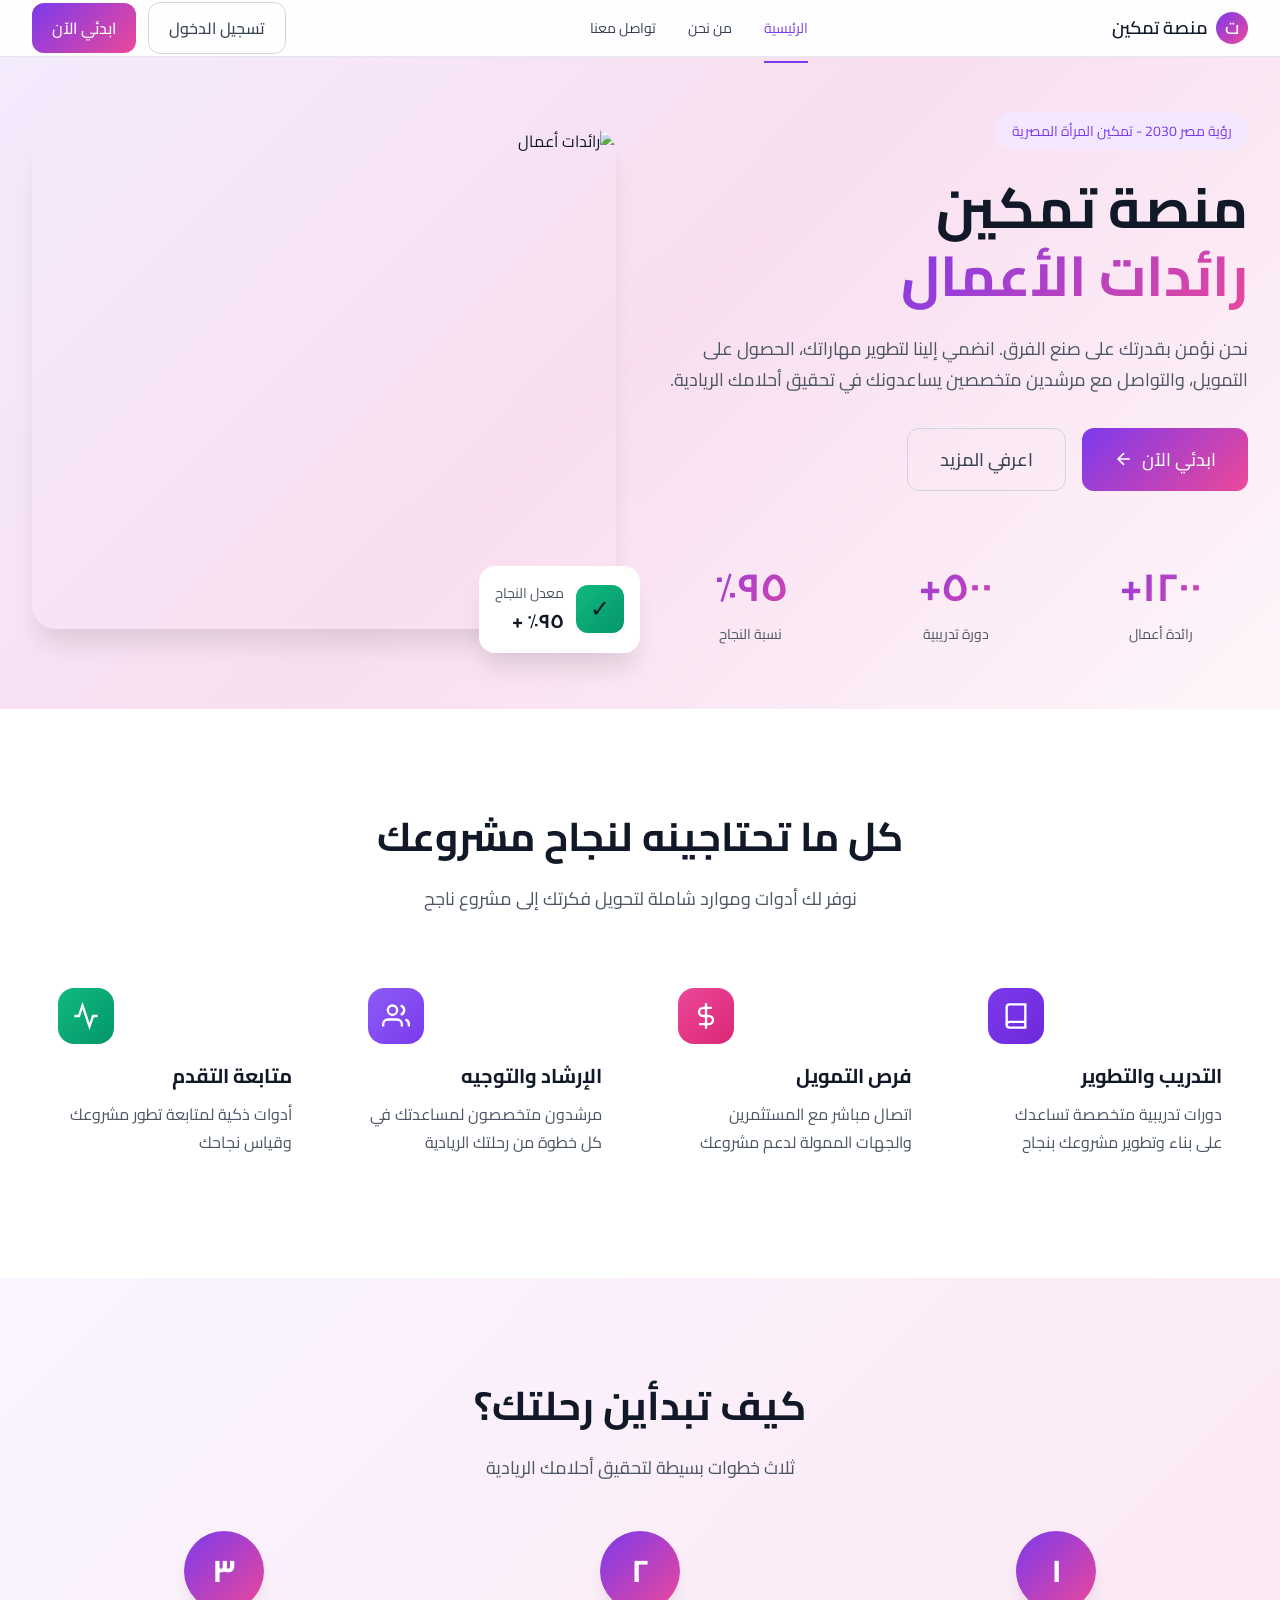
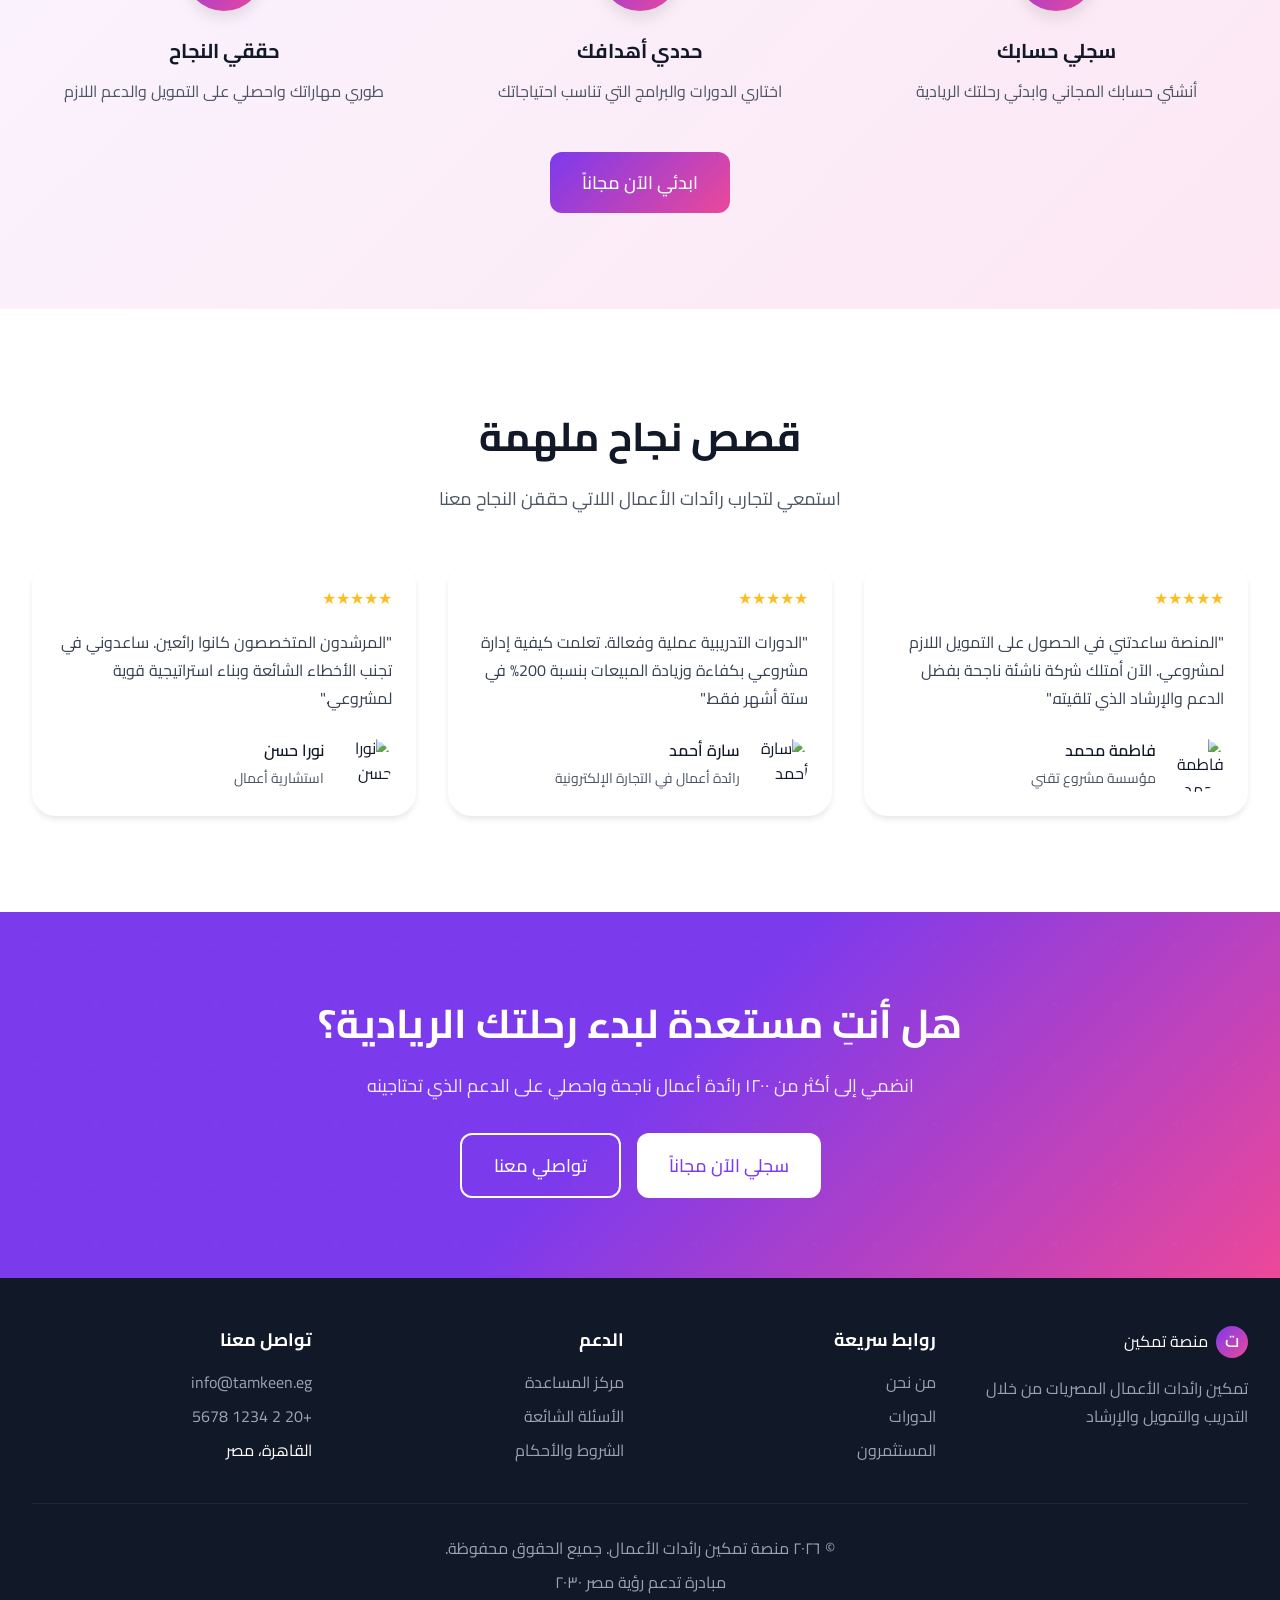
==== commit cf1ae031: "Refactor UI and ubdate script" ====
--- a/index.html
+++ b/index.html
@@ -35,8 +35,6 @@
 
                 <!-- Mobile Menu Button -->
                 <button class="mobile-menu-btn" id="mobileMenuBtn">
-                    <span class="hamburger"></span>
-                    <span class="hamburger"></span>
                     <span class="hamburger"></span>
                 </button>
             </div>
@@ -83,7 +81,7 @@
                                         <path d="M5 12h14M12 5l-7 7 7 7"/>
                                     </svg>
                                 </button>
-                                <button class="btn btn-outline btn-lg">اعرفي المزيد</button>
+                                <button class="btn btn-outline btn-lg" onclick="showPage('about')">اعرفي المزيد</button>
                             </div>
 
                             <!-- Stats -->
@@ -273,7 +271,7 @@
                         <button class="btn btn-white btn-lg" onclick="showPage('auth')">
                             سجلي الآن مجاناً
                         </button>
-                        <button class="btn btn-outline-white btn-lg">
+                        <button class="btn btn-outline-white btn-lg" onclick="showPage('contact')">
                             تواصلي معنا
                         </button>
                     </div>
@@ -295,26 +293,26 @@
                         <div class="footer-col">
                             <h4>روابط سريعة</h4>
                             <ul>
-                                <li><a href="#">من نحن</a></li>
-                                <li><a href="#" onclick="showPage('dashboard')">الدورات</a></li>
-                                <li><a href="#">المستثمرون</a></li>
+                                <li><a href="#" onclick="showPage('about'); return false;">من نحن</a></li>
+                                <li><a href="#" onclick="showPage('courses'); return false;">الدورات</a></li>
+                                <li><a href="#" onclick="showPage('investors'); return false;">المستثمرون</a></li>
                             </ul>
                         </div>
 
                         <div class="footer-col">
                             <h4>الدعم</h4>
                             <ul>
-                                <li><a href="#">مركز المساعدة</a></li>
-                                <li><a href="#">الأسئلة الشائعة</a></li>
-                                <li><a href="#">الشروط والأحكام</a></li>
+                                <li><a href="#" onclick="showPage('help')">مركز المساعدة</a></li>
+                                <li><a href="#" onclick="showPage('faq'); return false;">الأسئلة الشائعة</a></li>
+                                <li><a href="#" onclick="showPage('terms'); return false;">الشروط والأحكام</a></li>
                             </ul>
                         </div>
 
                         <div class="footer-col">
-                            <h4>تواصل معنا</h4>
+                            <h4><a href="#" onclick="showPage('contact'); return false;" style="color: inherit; text-decoration: none;">تواصل معنا</a></h4>
                             <ul>
-                                <li>info@tamkeen.eg</li>
-                                <li>+20 2 1234 5678</li>
+                                <li><a href="mailto:info@tamkeen.eg">info@tamkeen.eg</a></li>
+                                <li><a href="tel:+20212345678">+20 2 1234 5678</a></li>
                                 <li>القاهرة، مصر</li>
                             </ul>
                         </div>
@@ -328,7 +326,954 @@
             </footer>
         </div>
 
-        <!-- Auth Page -->
+        <!-- About Page -->
+        <div id="aboutPage" class="page">
+            <section class="about-hero">
+                <div class="container">
+                    <div class="about-hero-content">
+                        <h1>من نحن</h1>
+                        <p>منصة تمكين هي المبادرة الرائدة في دعم رائدات الأعمال المصريات، وتدعم رؤية مصر 2030 من خلال تمكين المرأة اقتصادياً</p>
+                    </div>
+                </div>
+            </section>
+
+            <section class="about-content">
+                <div class="container">
+                    <div class="about-grid">
+                        <div class="about-text">
+                            <h2>رؤيتنا</h2>
+                            <p>نسعى لأن نكون المنصة الأولى في الشرق الأوسط التي تدعم رائدات الأعمال من خلال توفير التدريب المتخصص، التمويل المناسب، والإرشاد المهني.</p>
+                            
+                            <h2>رسالتنا</h2>
+                            <p>تمكين 100,000 رائدة أعمال مصرية بحلول عام 2030 من خلال بناء مجتمع داعم يساعد في تحويل الأفكار إلى مشاريع ناجحة.</p>
+                        </div>
+                        <div class="about-stats">
+                            <div class="stat">
+                                <div class="stat-value">1200+</div>
+                                <div class="stat-label">رائدة أعمال</div>
+                            </div>
+                            <div class="stat">
+                                <div class="stat-value">500+</div>
+                                <div class="stat-label">دورة تدريبية</div>
+                            </div>
+                            <div class="stat">
+                                <div class="stat-value">95%</div>
+                                <div class="stat-label">نسبة النجاح</div>
+                            </div>
+                        </div>
+                    </div>
+                </div>
+            </section>
+        </div>
+
+        <!-- Contact Page -->
+        <div id="contactPage" class="page">
+            <section class="contact-hero">
+                <div class="container">
+                    <div class="contact-hero-content">
+                        <h1>تواصل معنا</h1>
+                        <p>نحن هنا لمساعدتك في رحلتك الريادية. تواصلي معنا في أي وقت</p>
+                    </div>
+                </div>
+            </section>
+
+            <section class="contact-content">
+                <div class="container">
+                    <div class="contact-grid">
+                        <div class="contact-form">
+                            <h2>أرسلي رسالة</h2>
+                            <form>
+                                <div class="form-group">
+                                    <label>الاسم الكامل</label>
+                                    <input type="text" placeholder="أدخلي اسمك الكامل" required>
+                                </div>
+                                <div class="form-group">
+                                    <label>البريد الإلكتروني</label>
+                                    <input type="email" placeholder="example@email.com" required>
+                                </div>
+                                <div class="form-group">
+                                    <label>الموضوع</label>
+                                    <input type="text" placeholder="موضوع الرسالة" required>
+                                </div>
+                                <div class="form-group">
+                                    <label>الرسالة</label>
+                                    <textarea placeholder="اكتبي رسالتك هنا..." rows="5" required></textarea>
+                                </div>
+                                <button type="submit" class="btn btn-primary">إرسال الرسالة</button>
+                            </form>
+                        </div>
+                        <div class="contact-info">
+                            <h2>معلومات التواصل</h2>
+                            <div class="contact-item">
+                                <div class="contact-icon">📧</div>
+                                <div>
+                                    <div class="contact-label">البريد الإلكتروني</div>
+                                    <div class="contact-value">info@tamkeen.eg</div>
+                                </div>
+                            </div>
+                            <div class="contact-item">
+                                <div class="contact-icon">📞</div>
+                                <div>
+                                    <div class="contact-label">الهاتف</div>
+                                    <div class="contact-value">+20 2 1234 5678</div>
+                                </div>
+                            </div>
+                            <div class="contact-item">
+                                <div class="contact-icon">📍</div>
+                                <div>
+                                    <div class="contact-label">العنوان</div>
+                                    <div class="contact-value">القاهرة، مصر</div>
+                                </div>
+                            </div>
+                        </div>
+                    </div>
+                </div>
+            </section>
+        </div>
+
+        <!-- Help Page -->
+        <div id="helpPage" class="page">
+            <section class="help-hero">
+                <div class="container">
+                    <div class="help-hero-content">
+                        <h1>مركز المساعدة</h1>
+                        <p>نحن هنا لمساعدتك في كل خطوة من رحلتك الريادية</p>
+                    </div>
+                </div>
+            </section>
+
+            <section class="help-content">
+                <div class="container">
+                    <div class="help-grid">
+                        <div class="help-section">
+                            <h2>البدء في رحلتك</h2>
+                            <div class="help-item">
+                                <h3>كيف أنشئ حساب جديد؟</h3>
+                                <p>اضغطي على "ابدئي الآن" في الصفحة الرئيسية واتبعي الخطوات البسيطة لإنشاء حسابك.</p>
+                            </div>
+                            <div class="help-item">
+                                <h3>ما هي الدورات المتاحة؟</h3>
+                                <p>نوفر أكثر من 500 دورة تدريبية في مجالات مختلفة مثل التسويق، الإدارة المالية، وريادة الأعمال.</p>
+                            </div>
+                        </div>
+                        <div class="help-section">
+                            <h2>الدعم الفني</h2>
+                            <div class="help-item">
+                                <h3>كيف أتصل بالدعم؟</h3>
+                                <p>يمكنك التواصل معنا عبر البريد الإلكتروني info@tamkeen.eg أو الهاتف +20 2 1234 5678</p>
+                            </div>
+                            <div class="help-item">
+                                <h3>مشاكل في تسجيل الدخول</h3>
+                                <p>تأكدي من صحة البريد الإلكتروني وكلمة المرور. إذا نسيت كلمة المرور، استخدمي رابط "نسيت كلمة المرور".</p>
+                            </div>
+                        </div>
+                    </div>
+                </div>
+            </section>
+        </div>
+
+        <!-- Investors Page -->
+        <div id="investorsPage" class="page">
+            <section class="investors-hero">
+                <div class="container">
+                    <div class="investors-hero-content">
+                        <h1>المستثمرون</h1>
+                        <p>تواصلي مع مستثمرين موثوقين يدعمون مشاريع رائدات الأعمال</p>
+                    </div>
+                </div>
+            </section>
+
+            <section class="investors-content">
+                <div class="container">
+                    <div class="investors-grid" id="investorsGrid">
+                        <div class="investor-card">
+                            <div class="investor-image">
+                                <img src="https://images.unsplash.com/photo-1556157382-97eda2d62296?crop=entropy&cs=tinysrgb&fit=max&fm=jpg&w=400" alt="أحمد محمد">
+                            </div>
+                            <div class="investor-content">
+                                <h3>أحمد محمد</h3>
+                                <p class="investor-title">مستثمر في التكنولوجيا</p>
+                                <p class="investor-desc">استثمرت في أكثر من 15 شركة ناشئة في مجال التكنولوجيا والابتكار</p>
+                                <div class="investor-interests">
+                                    <span>تكنولوجيا</span>
+                                    <span>ذكاء اصطناعي</span>
+                                    <span>تجارة إلكترونية</span>
+                                </div>
+                            </div>
+                        </div>
+
+                        <div class="investor-card">
+                            <div class="investor-image">
+                                <img src="https://images.unsplash.com/photo-1559136555-9303baea8ebd?crop=entropy&cs=tinysrgb&fit=max&fm=jpg&w=400" alt="فاطمة علي">
+                            </div>
+                            <div class="investor-content">
+                                <h3>فاطمة علي</h3>
+                                <p class="investor-title">مستثمرة في الزراعة</p>
+                                <p class="investor-desc">تركز على دعم المشاريع الزراعية المستدامة والأغذية العضوية</p>
+                                <div class="investor-interests">
+                                    <span>زراعة</span>
+                                    <span>أغذية عضوية</span>
+                                    <span>استدامة</span>
+                                </div>
+                            </div>
+                        </div>
+
+                        <div class="investor-card">
+                            <div class="investor-image">
+                                <img src="https://images.unsplash.com/photo-1560250097-0b93528c311a?crop=entropy&cs=tinysrgb&fit=max&fm=jpg&w=400" alt="محمد حسن">
+                            </div>
+                            <div class="investor-content">
+                                <h3>محمد حسن</h3>
+                                <p class="investor-title">مستثمر في التصنيع</p>
+                                <p class="investor-desc">يدعم مشاريع التصنيع المحلي والإنتاج الصناعي</p>
+                                <div class="investor-interests">
+                                    <span>تصنيع</span>
+                                    <span>إنتاج محلي</span>
+                                    <span>صناعات</span>
+                                </div>
+                            </div>
+                        </div>
+
+                        <div class="investor-card">
+                            <div class="investor-image">
+                                <img src="https://images.unsplash.com/photo-1580489944761-15a19d654956?crop=entropy&cs=tinysrgb&fit=max&fm=jpg&w=400" alt="سارة أحمد">
+                            </div>
+                            <div class="investor-content">
+                                <h3>سارة أحمد</h3>
+                                <p class="investor-title">مستثمرة في التعليم</p>
+                                <p class="investor-desc">تدعم مشاريع التعليم والتدريب والتطوير المهني</p>
+                                <div class="investor-interests">
+                                    <span>تعليم</span>
+                                    <span>تدريب</span>
+                                    <span>تطوير مهني</span>
+                                </div>
+                            </div>
+                        </div>
+
+                        <div class="investor-card">
+                            <div class="investor-image">
+                                <img src="https://images.unsplash.com/photo-1472099645785-5658abf4ff4e?crop=entropy&cs=tinysrgb&fit=max&fm=jpg&w=400" alt="علي محمود">
+                            </div>
+                            <div class="investor-content">
+                                <h3>علي محمود</h3>
+                                <p class="investor-title">مستثمر في الطاقة</p>
+                                <p class="investor-desc">يركز على مشاريع الطاقة المتجددة والحلول البيئية</p>
+                                <div class="investor-interests">
+                                    <span>طاقة متجددة</span>
+                                    <span>بيئة</span>
+                                    <span>استدامة</span>
+                                </div>
+                            </div>
+                        </div>
+
+                        <div class="investor-card">
+                            <div class="investor-image">
+                                <img src="https://images.unsplash.com/photo-1544005313-94ddf0286df2?crop=entropy&cs=tinysrgb&fit=max&fm=jpg&w=400" alt="نور حسن">
+                            </div>
+                            <div class="investor-content">
+                                <h3>نور حسن</h3>
+                                <p class="investor-title">مستثمرة في السياحة</p>
+                                <p class="investor-desc">تدعم مشاريع السياحة والضيافة والترفيه</p>
+                                <div class="investor-interests">
+                                    <span>سياحة</span>
+                                    <span>ضيافة</span>
+                                    <span>ترفيه</span>
+                                </div>
+                            </div>
+                        </div>
+                    </div>
+                </div>
+            </section>
+        </div>
+
+        <!-- Terms Page -->
+        <div id="termsPage" class="page">
+            <section class="terms-hero">
+                <div class="container">
+                    <div class="terms-hero-content">
+                        <h1>الشروط والأحكام</h1>
+                        <p>اقرئي بعناية قبل استخدام منصة تمكين</p>
+                    </div>
+                </div>
+            </section>
+
+            <section class="terms-content">
+                <div class="container">
+                    <div class="terms-text">
+                        <h2>1. قبول الشروط</h2>
+                        <p>بالدخول إلى منصة تمكين، تقبلين هذه الشروط والأحكام بالكامل. إذا كنتِ لا توافقين على أي جزء منها، يرجى عدم استخدام المنصة.</p>
+
+                        <h2>2. استخدام المنصة</h2>
+                        <p>المنصة مخصصة لدعم رائدات الأعمال المصريات. يجب استخدامها بطريقة قانونية وأخلاقية. لا يُسمح باستخدامها لأغراض غير قانونية أو ضارة.</p>
+
+                        <h2>3. حقوق الملكية الفكرية</h2>
+                        <p>جميع المحتوى في المنصة (النصوص والصور والفيديوهات) محمي بحقوق الملكية الفكرية. لا يُسمح بنسخ أو توزيع المحتوى بدون إذن صريح.</p>
+
+                        <h2>4. الحسابات والكلمات المرورية</h2>
+                        <p>أنتِ مسؤولة عن حماية كلمة مرورك وعدم مشاركتها مع الآخرين. المنصة لا تتحمل المسؤولية عن الوصول غير المصرح إلى حسابك.</p>
+
+                        <h2>5. المحتوى المستخدم</h2>
+                        <p>أي محتوى تنشرينه في المنصة تكونين مسؤولة عنه. يجب أن يكون قانونياً واحترافياً. نحتفظ بالحق في حذف أي محتوى يخالف هذه الشروط.</p>
+
+                        <h2>6. المسؤولية والتعويضات</h2>
+                        <p>المنصة توفر الخدمات "كما هي". لا نضمن عدم وجود أخطاء أو انقطاع الخدمة. لا نتحمل مسؤولية الأضرار المباشرة أو غير المباشرة الناتجة عن استخدام المنصة.</p>
+
+                        <h2>7. سياسة الخصوصية</h2>
+                        <p>نحترم خصوصيتك. بيانات حسابك محمية تماماً. لن نشاركها مع أطراف ثالثة بدون موافقتك. للمزيد، اطلعي على سياسة الخصوصية الكاملة.</p>
+
+                        <h2>8. التعديلات على الشروط</h2>
+                        <p>نحتفظ بالحق في تعديل هذه الشروط في أي وقت. ستُخطرين بأي تغييرات مهمة عبر البريد الإلكتروني. الاستمرار في استخدام المنصة يعني قبولك للشروط الجديدة.</p>
+
+                        <h2>9. الإنهاء</h2>
+                        <p>يمكنك إنهاء حسابك في أي وقت. نحتفظ بالحق في إيقاف الحساب إذا انتهكتِ هذه الشروط.</p>
+
+                        <h2>10. التواصل</h2>
+                        <p>إذا كان لديك أي أسئلة حول هذه الشروط، تواصلي معنا عبر البريد الإلكتروني: info@tamkeen.eg</p>
+
+                        <div class="terms-footer">
+                            <p><strong>آخر تحديث: 9 مارس 2026</strong></p>
+                        </div>
+                    </div>
+                </div>
+            </section>
+        </div>
+
+        <!-- FAQ Page -->
+        <div id="faqPage" class="page">
+            <section class="faq-hero">
+                <div class="container">
+                    <div class="faq-hero-content">
+                        <h1>الأسئلة الشائعة</h1>
+                        <p>إجابات لأكثر الأسئلة التي تطرحها رائدات الأعمال</p>
+                    </div>
+                </div>
+            </section>
+
+            <section class="faq-content">
+                <div class="container">
+                    <div class="faq-list">
+                        <div class="faq-item">
+                            <div class="faq-question" onclick="toggleFaq(this)">
+                                <h3>كيف أسجل في منصة تمكين؟</h3>
+                                <span class="faq-toggle">+</span>
+                            </div>
+                            <div class="faq-answer">
+                                <p>التسجيل في منصة تمكين سهل جداً. اضغطي على "ابدئي الآن" واتبعي الخطوات البسيطة. ستحتاجين إلى بريد إلكتروني وكلمة مرور قوية. بعد التأكد من بريدك الإلكتروني، يمكنك البدء في تصفح الدورات والمستثمرين.</p>
+                            </div>
+                        </div>
+
+                        <div class="faq-item">
+                            <div class="faq-question" onclick="toggleFaq(this)">
+                                <h3>هل المنصة مجانية؟</h3>
+                                <span class="faq-toggle">+</span>
+                            </div>
+                            <div class="faq-answer">
+                                <p>التسجيل في المنصة مجاني تماماً! بعض الدورات مجانية وبعضها قد يتطلب رسوم اشتراك. لكن الوصول الأساسي إلى المنصة والمحتوى الأساسي مجاني للجميع.</p>
+                            </div>
+                        </div>
+
+                        <div class="faq-item">
+                            <div class="faq-question" onclick="toggleFaq(this)">
+                                <h3>كيف أتواصل مع المستثمرين؟</h3>
+                                <span class="faq-toggle">+</span>
+                            </div>
+                            <div class="faq-answer">
+                                <p>يمكنك تصفح ملفات المستثمرين في صفحة "المستثمرون" ورؤية اهتماماتهم. بعد ذلك، يمكنك التواصل معهم عبر البريد الإلكتروني أو الاتصال بفريق الدعم للمساعدة في الربط بينك وبينهم.</p>
+                            </div>
+                        </div>
+
+                        <div class="faq-item">
+                            <div class="faq-question" onclick="toggleFaq(this)">
+                                <h3>ما هي مدة الدورات؟</h3>
+                                <span class="faq-toggle">+</span>
+                            </div>
+                            <div class="faq-answer">
+                                <p>مدة الدورات تختلف حسب محتواها. معظم الدورات تتراوح بين 6 إلى 20 أسبوع. كل دورة لها جدول زمني مرن تستطيعين الدراسة فيه بوتيرتكن الخاصة.</p>
+                            </div>
+                        </div>
+
+                        <div class="faq-item">
+                            <div class="faq-question" onclick="toggleFaq(this)">
+                                <h3>هل يوجد شهادات بعد إنهاء الدورة؟</h3>
+                                <span class="faq-toggle">+</span>
+                            </div>
+                            <div class="faq-answer">
+                                <p>نعم، بعد إنهاء أي دورة بنجاح ستحصلين على شهادة معترف بها. الشهادة ستضاف إلى ملفك الشخصي ويمكنك مشاركتها مع الآخرين وأصحاب العمل.</p>
+                            </div>
+                        </div>
+
+                        <div class="faq-item">
+                            <div class="faq-question" onclick="toggleFaq(this)">
+                                <h3>كيف أبدأ مشروعي الخاص؟</h3>
+                                <span class="faq-toggle">+</span>
+                            </div>
+                            <div class="faq-answer">
+                                <p>ابدئي بتطوير فكرتك من خلال دورات ريادة الأعمال. ثم، استخدمي أدواتنا لكتابة خطة عملك ودراسة السوق. بعد ذلك، تواصلي مع المستثمرين الذين يهتمون بمجال مشروعك.</p>
+                            </div>
+                        </div>
+
+                        <div class="faq-item">
+                            <div class="faq-question" onclick="toggleFaq(this)">
+                                <h3>هل يمكنني التواصل مع مرشد شخصي؟</h3>
+                                <span class="faq-toggle">+</span>
+                            </div>
+                            <div class="faq-answer">
+                                <p>نعم، يمكنك طلب مرشد متخصص من خلال صفحة التواصل معنا. سنساعدك في إيجاد مرشد يتناسب مع احتياجات مشروعك ومجال عملك.</p>
+                            </div>
+                        </div>
+
+                        <div class="faq-item">
+                            <div class="faq-question" onclick="toggleFaq(this)">
+                                <h3>ماذا أفعل إذا نسيت كلمة المرور؟</h3>
+                                <span class="faq-toggle">+</span>
+                            </div>
+                            <div class="faq-answer">
+                                <p>اضغطي على "نسيت كلمة المرور" في صفحة الدخول. أدخلي بريدك الإلكتروني وستتلقين رسالة بها رابط لإعادة تعيين كلمة المرور. اتبعي الخطوات لإنشاء كلمة مرور جديدة.</p>
+                            </div>
+                        </div>
+
+                        <div class="faq-item">
+                            <div class="faq-question" onclick="toggleFaq(this)">
+                                <h3>هل يمكنني تغيير خطتي بعد التسجيل؟</h3>
+                                <span class="faq-toggle">+</span>
+                            </div>
+                            <div class="faq-answer">
+                                <p>بالطبع! يمكنك تغيير أهدافك والدورات التي تريدين حضورها في أي وقت. المرونة جزء أساسي من فلسفتنا في دعم رائدات الأعمال.</p>
+                            </div>
+                        </div>
+
+                        <div class="faq-item">
+                            <div class="faq-question" onclick="toggleFaq(this)">
+                                <h3>كيف أتواصل مع فريق الدعم؟</h3>
+                                <span class="faq-toggle">+</span>
+                            </div>
+                            <div class="faq-answer">
+                                <p>يمكنك التواصل معنا عبر صفحة "تواصل معنا" أو البريد الإلكتروني info@tamkeen.eg أو الهاتف +20 2 1234 5678. فريقنا هنا لمساعدتك 24/7.</p>
+                            </div>
+                        </div>
+                    </div>
+                </div>
+            </section>
+        </div>
+
+        <!-- Courses Page -->
+        <div id="coursesPage" class="page">
+            <section class="courses-hero">
+                <div class="container">
+                    <div class="courses-hero-content">
+                        <h1>الدورات التدريبية</h1>
+                        <p>دورات متخصصة لتطوير مهاراتك الريادية وتحقيق أحلامك</p>
+                        <div class="search-container">
+                            <input type="text" id="courseSearch" placeholder="ابحثي عن دورة..." class="search-input">
+                            <button class="search-btn">🔍</button>
+                        </div>
+                    </div>
+                </div>
+            </section>
+
+            <section class="courses-content">
+                <div class="container">
+                    <div class="courses-grid" id="coursesGrid">
+                        <div class="course-card">
+                            <div class="course-image">
+                                <img src="https://images.unsplash.com/photo-1552664730-d307ca884978?crop=entropy&cs=tinysrgb&fit=max&fm=jpg&w=400" alt="إدارة الأعمال">
+                            </div>
+                            <div class="course-content">
+                                <h3>إدارة الأعمال الأساسية</h3>
+                                <p>تعلمي أساسيات إدارة الأعمال والتخطيط الاستراتيجي</p>
+                                <div class="course-meta">
+                                    <span class="duration">8 أسابيع</span>
+                                    <span class="level">مبتدئة</span>
+                                </div>
+                                <button class="btn btn-primary" onclick="showPage('auth')">سجلي الآن</button>
+                            </div>
+                        </div>
+
+                        <div class="course-card">
+                            <div class="course-image">
+                                <img src="https://images.unsplash.com/photo-1556742049-0cfed4f6a45d?crop=entropy&cs=tinysrgb&fit=max&fm=jpg&w=400" alt="التسويق الرقمي">
+                            </div>
+                            <div class="course-content">
+                                <h3>التسويق الرقمي للشركات الصغيرة</h3>
+                                <p>اكتشفي أسرار التسويق عبر الإنترنت وبناء حضور قوي</p>
+                                <div class="course-meta">
+                                    <span class="duration">6 أسابيع</span>
+                                    <span class="level">متوسطة</span>
+                                </div>
+                                <button class="btn btn-primary" onclick="showPage('auth')">سجلي الآن</button>
+                            </div>
+                        </div>
+
+                        <div class="course-card">
+                            <div class="course-image">
+                                <img src="https://images.unsplash.com/photo-1554224155-6726b3ff858f?crop=entropy&cs=tinysrgb&fit=max&fm=jpg&w=400" alt="التمويل">
+                            </div>
+                            <div class="course-content">
+                                <h3>إدارة المال والتمويل</h3>
+                                <p>تعلمي كيفية إدارة الأموال وبناء خطط مالية مستدامة</p>
+                                <div class="course-meta">
+                                    <span class="duration">10 أسابيع</span>
+                                    <span class="level">متقدمة</span>
+                                </div>
+                                <button class="btn btn-primary">سجلي الآن</button>
+                            </div>
+                        </div>
+
+                        <div class="course-card">
+                            <div class="course-image">
+                                <img src="https://images.unsplash.com/photo-1519389950473-47ba0277781c?crop=entropy&cs=tinysrgb&fit=max&fm=jpg&w=400" alt="ريادة الأعمال">
+                            </div>
+                            <div class="course-content">
+                                <h3>أساسيات ريادة الأعمال</h3>
+                                <p>ابدئي رحلتك في عالم ريادة الأعمال بالمعرفة الصحيحة</p>
+                                <div class="course-meta">
+                                    <span class="duration">12 أسبوع</span>
+                                    <span class="level">مبتدئة</span>
+                                </div>
+                                <button class="btn btn-primary">سجلي الآن</button>
+                            </div>
+                        </div>
+
+                        <div class="course-card">
+                            <div class="course-image">
+                                <img src="https://images.unsplash.com/photo-1559136555-9303baea8ebd?crop=entropy&cs=tinysrgb&fit=max&fm=jpg&w=400" alt="التطوير الشخصي">
+                            </div>
+                            <div class="course-content">
+                                <h3>التطوير الشخصي للقيادات</h3>
+                                <p>طوري مهاراتك القيادية وأصبحي قائدة ناجحة</p>
+                                <div class="course-meta">
+                                    <span class="duration">8 أسابيع</span>
+                                    <span class="level">متوسطة</span>
+                                </div>
+                                <button class="btn btn-primary">سجلي الآن</button>
+                            </div>
+                        </div>
+
+                        <div class="course-card">
+                            <div class="course-image">
+                                <img src="https://images.unsplash.com/photo-1507003211169-0a1dd7228f2d?crop=entropy&cs=tinysrgb&fit=max&fm=jpg&w=400" alt="بناء الفرق">
+                            </div>
+                            <div class="course-content">
+                                <h3>بناء وإدارة الفرق</h3>
+                                <p>تعلمي كيفية بناء فرق عمل فعالة ومتماسكة</p>
+                                <div class="course-meta">
+                                    <span class="duration">6 أسابيع</span>
+                                    <span class="level">متقدمة</span>
+                                </div>
+                                <button class="btn btn-primary">سجلي الآن</button>
+                            </div>
+                        </div>
+
+                        <div class="course-card">
+                            <div class="course-image">
+                                <img src="https://images.unsplash.com/photo-1551288049-bebda4e38f71?crop=entropy&cs=tinysrgb&fit=max&fm=jpg&w=400" alt="الحرف اليدوية">
+                            </div>
+                            <div class="course-content">
+                                <h3>تطوير الحرف اليدوية المصرية</h3>
+                                <p>تعلمي كيفية تطوير وتسويق الحرف اليدوية التقليدية في السوق الحديث</p>
+                                <div class="course-meta">
+                                    <span class="duration">10 أسابيع</span>
+                                    <span class="level">مبتدئة</span>
+                                </div>
+                                <button class="btn btn-primary">سجلي الآن</button>
+                            </div>
+                        </div>
+
+                        <div class="course-card">
+                            <div class="course-image">
+                                <img src="https://images.unsplash.com/photo-1571019613454-1cb2f99b2d8b?crop=entropy&cs=tinysrgb&fit=max&fm=jpg&w=400" alt="الزراعة المستدامة">
+                            </div>
+                            <div class="course-content">
+                                <h3>ريادة الأعمال في الزراعة المستدامة</h3>
+                                <p>اكتشفي فرص الأعمال في الزراعة العضوية والمستدامة في مصر</p>
+                                <div class="course-meta">
+                                    <span class="duration">14 أسبوع</span>
+                                    <span class="level">متوسطة</span>
+                                </div>
+                                <button class="btn btn-primary">سجلي الآن</button>
+                            </div>
+                        </div>
+
+                        <div class="course-card">
+                            <div class="course-image">
+                                <img src="https://images.unsplash.com/photo-1556742049-0cfed4f6a45d?crop=entropy&cs=tinysrgb&fit=max&fm=jpg&w=400" alt="التجارة الإلكترونية">
+                            </div>
+                            <div class="course-content">
+                                <h3>التجارة الإلكترونية في مصر</h3>
+                                <p>تعلمي أساسيات التجارة عبر الإنترنت وإدارة متاجر إلكترونية ناجحة</p>
+                                <div class="course-meta">
+                                    <span class="duration">8 أسابيع</span>
+                                    <span class="level">مبتدئة</span>
+                                </div>
+                                <button class="btn btn-primary">سجلي الآن</button>
+                            </div>
+                        </div>
+
+                        <div class="course-card">
+                            <div class="course-image">
+                                <img src="https://images.unsplash.com/photo-1559136555-9303baea8ebd?crop=entropy&cs=tinysrgb&fit=max&fm=jpg&w=400" alt="السياحة">
+                            </div>
+                            <div class="course-content">
+                                <h3>ريادة الأعمال في قطاع السياحة</h3>
+                                <p>استغلال فرص السياحة في مصر من خلال مشاريع مبتكرة ومستدامة</p>
+                                <div class="course-meta">
+                                    <span class="duration">12 أسبوع</span>
+                                    <span class="level">متقدمة</span>
+                                </div>
+                                <button class="btn btn-primary">سجلي الآن</button>
+                            </div>
+                        </div>
+
+                        <div class="course-card">
+                            <div class="course-image">
+                                <img src="https://images.unsplash.com/photo-1507003211169-0a1dd7228f2d?crop=entropy&cs=tinysrgb&fit=max&fm=jpg&w=400" alt="التكنولوجيا">
+                            </div>
+                            <div class="course-content">
+                                <h3>التكنولوجيا والابتكار في الأعمال</h3>
+                                <p>كيفية دمج التكنولوجيا في أعمالك لتحسين الكفاءة وزيادة الإنتاجية</p>
+                                <div class="course-meta">
+                                    <span class="duration">10 أسابيع</span>
+                                    <span class="level">متوسطة</span>
+                                </div>
+                                <button class="btn btn-primary">سجلي الآن</button>
+                            </div>
+                        </div>
+
+                        <div class="course-card">
+                            <div class="course-image">
+                                <img src="https://images.unsplash.com/photo-1554224155-6726b3ff858f?crop=entropy&cs=tinysrgb&fit=max&fm=jpg&w=400" alt="التصدير">
+                            </div>
+                            <div class="course-content">
+                                <h3>التصدير والتجارة الدولية</h3>
+                                <p>تعلمي كيفية التصدير إلى الأسواق العالمية وفتح أبواب جديدة لأعمالك</p>
+                                <div class="course-meta">
+                                    <span class="duration">16 أسبوع</span>
+                                    <span class="level">متقدمة</span>
+                                </div>
+                                <button class="btn btn-primary">سجلي الآن</button>
+                            </div>
+                        </div>
+
+                        <div class="course-card">
+                            <div class="course-image">
+                                <img src="https://images.unsplash.com/photo-1559757148-5c350d0d3c56?crop=entropy&cs=tinysrgb&fit=max&fm=jpg&w=400" alt="الرعاية الصحية">
+                            </div>
+                            <div class="course-content">
+                                <h3>ريادة الأعمال في الرعاية الصحية</h3>
+                                <p>فرص الأعمال في قطاع الرعاية الصحية والخدمات الطبية في مصر</p>
+                                <div class="course-meta">
+                                    <span class="duration">12 أسابيع</span>
+                                    <span class="level">متقدمة</span>
+                                </div>
+                                <button class="btn btn-primary">سجلي الآن</button>
+                            </div>
+                        </div>
+
+                        <div class="course-card">
+                            <div class="course-image">
+                                <img src="https://images.unsplash.com/photo-1503676260728-1c00da094a0b?crop=entropy&cs=tinysrgb&fit=max&fm=jpg&w=400" alt="التعليم">
+                            </div>
+                            <div class="course-content">
+                                <h3>مشاريع التعليم والتدريب</h3>
+                                <p>إنشاء مراكز تعليمية وتدريبية مبتكرة في السوق المصري</p>
+                                <div class="course-meta">
+                                    <span class="duration">10 أسابيع</span>
+                                    <span class="level">مبتدئة</span>
+                                </div>
+                                <button class="btn btn-primary">سجلي الآن</button>
+                            </div>
+                        </div>
+
+                        <div class="course-card">
+                            <div class="course-image">
+                                <img src="https://images.unsplash.com/photo-1581091226825-a6a2a5aee158?crop=entropy&cs=tinysrgb&fit=max&fm=jpg&w=400" alt="الطاقة المتجددة">
+                            </div>
+                            <div class="course-content">
+                                <h3>الطاقة المتجددة والبيئة</h3>
+                                <p>مشاريع الطاقة الشمسية والرياح في مصر وفرص الاستثمار</p>
+                                <div class="course-meta">
+                                    <span class="duration">14 أسابيع</span>
+                                    <span class="level">متوسطة</span>
+                                </div>
+                                <button class="btn btn-primary">سجلي الآن</button>
+                            </div>
+                        </div>
+
+                        <div class="course-card">
+                            <div class="course-image">
+                                <img src="https://images.unsplash.com/photo-1560472354-b33ff0c44a43?crop=entropy&cs=tinysrgb&fit=max&fm=jpg&w=400" alt="التصنيع">
+                            </div>
+                            <div class="course-content">
+                                <h3>التصنيع والإنتاج المحلي</h3>
+                                <p>تطوير صناعات محلية وتصنيع منتجات تنافسية</p>
+                                <div class="course-meta">
+                                    <span class="duration">16 أسابيع</span>
+                                    <span class="level">متقدمة</span>
+                                </div>
+                                <button class="btn btn-primary">سجلي الآن</button>
+                            </div>
+                        </div>
+
+                        <div class="course-card">
+                            <div class="course-image">
+                                <img src="https://images.unsplash.com/photo-1556742049-0cfed4f6a45d?crop=entropy&cs=tinysrgb&fit=max&fm=jpg&w=400" alt="التطبيقات">
+                            </div>
+                            <div class="course-content">
+                                <h3>تطوير التطبيقات والبرمجيات</h3>
+                                <p>إنشاء تطبيقات هاتف وبرمجيات لحل المشكلات المحلية</p>
+                                <div class="course-meta">
+                                    <span class="duration">18 أسابيع</span>
+                                    <span class="level">متقدمة</span>
+                                </div>
+                                <button class="btn btn-primary">سجلي الآن</button>
+                            </div>
+                        </div>
+
+                        <div class="course-card">
+                            <div class="course-image">
+                                <img src="https://images.unsplash.com/photo-1551288049-bebda4e38f71?crop=entropy&cs=tinysrgb&fit=max&fm=jpg&w=400" alt="المشغولات اليدوية">
+                            </div>
+                            <div class="course-content">
+                                <h3>الحرف والمشغولات اليدوية</h3>
+                                <p>تطوير وتسويق الحرف التقليدية المصرية في العصر الرقمي</p>
+                                <div class="course-meta">
+                                    <span class="duration">8 أسابيع</span>
+                                    <span class="level">مبتدئة</span>
+                                </div>
+                                <button class="btn btn-primary">سجلي الآن</button>
+                            </div>
+                        </div>
+
+                        <div class="course-card">
+                            <div class="course-image">
+                                <img src="https://images.unsplash.com/photo-1571019613454-1cb2f99b2d8b?crop=entropy&cs=tinysrgb&fit=max&fm=jpg&w=400" alt="الزراعة التكنولوجية">
+                            </div>
+                            <div class="course-content">
+                                <h3>الزراعة التكنولوجية والذكية</h3>
+                                <p>دمج التكنولوجيا في الزراعة لزيادة الإنتاجية والاستدامة</p>
+                                <div class="course-meta">
+                                    <span class="duration">12 أسابيع</span>
+                                    <span class="level">متوسطة</span>
+                                </div>
+                                <button class="btn btn-primary">سجلي الآن</button>
+                            </div>
+                        </div>
+
+                        <div class="course-card">
+                            <div class="course-image">
+                                <img src="https://images.unsplash.com/photo-1559136555-9303baea8ebd?crop=entropy&cs=tinysrgb&fit=max&fm=jpg&w=400" alt="السياحة البيئية">
+                            </div>
+                            <div class="course-content">
+                                <h3>السياحة البيئية والمستدامة</h3>
+                                <p>مشاريع سياحية صديقة للبيئة في المناطق الطبيعية المصرية</p>
+                                <div class="course-meta">
+                                    <span class="duration">10 أسابيع</span>
+                                    <span class="level">مبتدئة</span>
+                                </div>
+                                <button class="btn btn-primary">سجلي الآن</button>
+                            </div>
+                        </div>
+
+                        <div class="course-card">
+                            <div class="course-image">
+                                <img src="https://images.unsplash.com/photo-1507003211169-0a1dd7228f2d?crop=entropy&cs=tinysrgb&fit=max&fm=jpg&w=400" alt="الذكاء الاصطناعي">
+                            </div>
+                            <div class="course-content">
+                                <h3>الذكاء الاصطناعي في الأعمال</h3>
+                                <p>تطبيقات الذكاء الاصطناعي في تحسين الأعمال والخدمات</p>
+                                <div class="course-meta">
+                                    <span class="duration">20 أسابيع</span>
+                                    <span class="level">متقدمة</span>
+                                </div>
+                                <button class="btn btn-primary">سجلي الآن</button>
+                            </div>
+                        </div>
+
+                        <div class="course-card">
+                            <div class="course-image">
+                                <img src="https://images.unsplash.com/photo-1554224155-6726b3ff858f?crop=entropy&cs=tinysrgb&fit=max&fm=jpg&w=400" alt="التجارة الدولية">
+                            </div>
+                            <div class="course-content">
+                                <h3>التجارة عبر الحدود</h3>
+                                <p>استراتيجيات التصدير والاستيراد في السوق المصري</p>
+                                <div class="course-meta">
+                                    <span class="duration">14 أسابيع</span>
+                                    <span class="level">متوسطة</span>
+                                </div>
+                                <button class="btn btn-primary">سجلي الآن</button>
+                            </div>
+                        </div>
+
+                        <div class="course-card">
+                            <div class="course-image">
+                                <img src="https://images.unsplash.com/photo-1552664730-d307ca884978?crop=entropy&cs=tinysrgb&fit=max&fm=jpg&w=400" alt="إدارة المشاريع">
+                            </div>
+                            <div class="course-content">
+                                <h3>إدارة المشاريع الرقمية</h3>
+                                <p>أدوات وتقنيات إدارة المشاريع في العصر الرقمي</p>
+                                <div class="course-meta">
+                                    <span class="duration">10 أسابيع</span>
+                                    <span class="level">مبتدئة</span>
+                                </div>
+                                <button class="btn btn-primary">سجلي الآن</button>
+                            </div>
+                        </div>
+
+                        <div class="course-card">
+                            <div class="course-image">
+                                <img src="https://images.unsplash.com/photo-1556742049-0cfed4f6a45d?crop=entropy&cs=tinysrgb&fit=max&fm=jpg&w=400" alt="التسويق الرقمي">
+                            </div>
+                            <div class="course-content">
+                                <h3>التسويق الرقمي المتقدم</h3>
+                                <p>استراتيجيات التسويق عبر وسائل التواصل الاجتماعي والإعلانات</p>
+                                <div class="course-meta">
+                                    <span class="duration">12 أسابيع</span>
+                                    <span class="level">متوسطة</span>
+                                </div>
+                                <button class="btn btn-primary">سجلي الآن</button>
+                            </div>
+                        </div>
+
+                        <div class="course-card">
+                            <div class="course-image">
+                                <img src="https://images.unsplash.com/photo-1551288049-bebda4e38f71?crop=entropy&cs=tinysrgb&fit=max&fm=jpg&w=400" alt="الخدمات المالية">
+                            </div>
+                            <div class="course-content">
+                                <h3>الخدمات المالية والتمويل</h3>
+                                <p>فهم أسواق المال والخدمات المصرفية للشركات الصغيرة</p>
+                                <div class="course-meta">
+                                    <span class="duration">16 أسابيع</span>
+                                    <span class="level">متقدمة</span>
+                                </div>
+                                <button class="btn btn-primary">سجلي الآن</button>
+                            </div>
+                        </div>
+
+                        <div class="course-card">
+                            <div class="course-image">
+                                <img src="https://images.unsplash.com/photo-1571019613454-1cb2f99b2d8b?crop=entropy&cs=tinysrgb&fit=max&fm=jpg&w=400" alt="الأغذية العضوية">
+                            </div>
+                            <div class="course-content">
+                                <h3>صناعة الأغذية العضوية</h3>
+                                <p>إنتاج وتسويق الأغذية العضوية في السوق المصري</p>
+                                <div class="course-meta">
+                                    <span class="duration">14 أسابيع</span>
+                                    <span class="level">متوسطة</span>
+                                </div>
+                                <button class="btn btn-primary">سجلي الآن</button>
+                            </div>
+                        </div>
+
+                        <div class="course-card">
+                            <div class="course-image">
+                                <img src="https://images.unsplash.com/photo-1559136555-9303baea8ebd?crop=entropy&cs=tinysrgb&fit=max&fm=jpg&w=400" alt="الرياضة والترفيه">
+                            </div>
+                            <div class="course-content">
+                                <h3>مشاريع الرياضة والترفيه</h3>
+                                <p>فرص الأعمال في قطاع الرياضة والترفيه في مصر</p>
+                                <div class="course-meta">
+                                    <span class="duration">10 أسابيع</span>
+                                    <span class="level">مبتدئة</span>
+                                </div>
+                                <button class="btn btn-primary">سجلي الآن</button>
+                            </div>
+                        </div>
+
+                        <div class="course-card">
+                            <div class="course-image">
+                                <img src="https://images.unsplash.com/photo-1507003211169-0a1dd7228f2d?crop=entropy&cs=tinysrgb&fit=max&fm=jpg&w=400" alt="البلوكشين">
+                            </div>
+                            <div class="course-content">
+                                <h3>البلوكشين والعملات الرقمية</h3>
+                                <p>تطبيقات البلوكشين في الأعمال والتمويل الرقمي</p>
+                                <div class="course-meta">
+                                    <span class="duration">18 أسابيع</span>
+                                    <span class="level">متقدمة</span>
+                                </div>
+                                <button class="btn btn-primary">سجلي الآن</button>
+                            </div>
+                        </div>
+
+                        <div class="course-card">
+                            <div class="course-image">
+                                <img src="https://images.unsplash.com/photo-1554224155-6726b3ff858f?crop=entropy&cs=tinysrgb&fit=max&fm=jpg&w=400" alt="اللوجستيات">
+                            </div>
+                            <div class="course-content">
+                                <h3>اللوجستيات والنقل</h3>
+                                <p>إدارة سلاسل التوريد والنقل في السوق المصري</p>
+                                <div class="course-meta">
+                                    <span class="duration">12 أسابيع</span>
+                                    <span class="level">متوسطة</span>
+                                </div>
+                                <button class="btn btn-primary">سجلي الآن</button>
+                            </div>
+                        </div>
+
+                        <div class="course-card">
+                            <div class="course-image">
+                                <img src="https://images.unsplash.com/photo-1552664730-d307ca884978?crop=entropy&cs=tinysrgb&fit=max&fm=jpg&w=400" alt="الاستشارات">
+                            </div>
+                            <div class="course-content">
+                                <h3>الاستشارات الإدارية</h3>
+                                <p>تقديم خدمات الاستشارات للشركات والمشاريع الصغيرة</p>
+                                <div class="course-meta">
+                                    <span class="duration">8 أسابيع</span>
+                                    <span class="level">مبتدئة</span>
+                                </div>
+                                <button class="btn btn-primary">سجلي الآن</button>
+                            </div>
+                        </div>
+
+                        <div class="course-card">
+                            <div class="course-image">
+                                <img src="https://images.unsplash.com/photo-1556742049-0cfed4f6a45d?crop=entropy&cs=tinysrgb&fit=max&fm=jpg&w=400" alt="الأزياء">
+                            </div>
+                            <div class="course-content">
+                                <h3>صناعة الأزياء والملابس</h3>
+                                <p>تصميم وإنتاج الملابس المصرية مع اللمسات العالمية</p>
+                                <div class="course-meta">
+                                    <span class="duration">14 أسابيع</span>
+                                    <span class="level">متوسطة</span>
+                                </div>
+                                <button class="btn btn-primary">سجلي الآن</button>
+                            </div>
+                        </div>
+
+                        <div class="course-card">
+                            <div class="course-image">
+                                <img src="https://images.unsplash.com/photo-1551288049-bebda4e38f71?crop=entropy&cs=tinysrgb&fit=max&fm=jpg&w=400" alt="الطاقة">
+                            </div>
+                            <div class="course-content">
+                                <h3>كفاءة الطاقة والتوفير</h3>
+                                <p>مشاريع توفير الطاقة وتحسين الكفاءة في المباني</p>
+                                <div class="course-meta">
+                                    <span class="duration">10 أسابيع</span>
+                                    <span class="level">مبتدئة</span>
+                                </div>
+                                <button class="btn btn-primary">سجلي الآن</button>
+                            </div>
+                        </div>
+
+                        <div class="course-card">
+                            <div class="course-image">
+                                <img src="https://images.unsplash.com/photo-1571019613454-1cb2f99b2d8b?crop=entropy&cs=tinysrgb&fit=max&fm=jpg&w=400" alt="الأمن الغذائي">
+                            </div>
+                            <div class="course-content">
+                                <h3>الأمن الغذائي والزراعة</h3>
+                                <p>مشاريع تعزيز الأمن الغذائي من خلال الزراعة المستدامة</p>
+                                <div class="course-meta">
+                                    <span class="duration">16 أسابيع</span>
+                                    <span class="level">متقدمة</span>
+                                </div>
+                                <button class="btn btn-primary">سجلي الآن</button>
+                            </div>
+                        </div>
+                    </div>
+                </div>
+            </section>
+        </div>
+
+        <!-- Auth Page (Login/Register) - Will be shown when clicking auth buttons -->
         <div id="authPage" class="page">
             <div class="auth-container">
                 <div class="auth-content">
@@ -351,6 +1296,7 @@
 
                         <h3 class="auth-title" id="authTitle">أهلاً بعودتك!</h3>
 
+                        <!-- Login Form -->
                         <form id="loginForm" class="auth-form">
                             <div class="form-group">
                                 <label>البريد الإلكتروني</label>
@@ -375,6 +1321,7 @@
                             </button>
                         </form>
 
+                        <!-- Register Form -->
                         <form id="registerForm" class="auth-form" style="display: none;">
                             <div class="account-types">
                                 <label class="account-type">
@@ -416,13 +1363,18 @@
                                 <input type="tel" placeholder="+20 1XX XXX XXXX" required>
                             </div>
 
+                            <div class="form-group">
+                                <label>رابط فيسبوك (اختياري)</label>
+                                <input type="url" placeholder="https://www.facebook.com/username" name="facebook">
+                            </div>
+
                             <button type="submit" class="btn btn-primary btn-block btn-lg">
                                 إنشاء الحساب
                             </button>
 
                             <p class="auth-terms">
                                 بإنشاء حساب، أنتِ توافقين على 
-                                <a href="#">الشروط والأحكام</a> و 
+                                <a href="#" onclick="showPage('terms'); return false;">الشروط والأحكام</a> و 
                                 <a href="#">سياسة الخصوصية</a>
                             </p>
                         </form>
@@ -431,6 +1383,7 @@
 
                         <div class="social-auth">
                             <button class="btn btn-outline btn-block">
+                                <img src="[data-uri]" width="18" alt="Google">
                                 متابعة باستخدام Google
                             </button>
                         </div>
@@ -443,7 +1396,7 @@
             </div>
         </div>
 
-        <!-- Dashboard Page -->
+        <!-- Dashboard Page (shown after login) -->
         <div id="dashboardPage" class="page">
             <div class="dashboard-container">
                 <div class="container">
@@ -452,7 +1405,7 @@
                             <h1>مرحباً، سارة! 👋</h1>
                             <p>نتمنى لك يوماً مثمراً من التعلم والتطوير</p>
                         </div>
-                        <button class="btn btn-primary">
+                        <button class="btn btn-primary" onclick="showPage('courses')">
                             تصفح الدورات →
                         </button>
                     </div>
@@ -488,7 +1441,7 @@
                             <div class="card">
                                 <div class="card-header">
                                     <h2>الدورات الموصى بها لك</h2>
-                                    <button class="btn-link">عرض الكل</button>
+                                    <button class="btn-link" onclick="showPage('courses')">عرض الكل</button>
                                 </div>
                                 <div class="courses-grid">
                                     <div class="course-card">
@@ -554,4 +1507,4 @@
 
     <script src="script.js"></script>
 </body>
-</html>+</html>
--- a/styles.css
+++ b/styles.css
@@ -148,7 +148,7 @@
     display: flex;
     align-items: center;
     justify-content: space-between;
-    height: 4rem;
+    height: 3.5rem;
 }
 
 .logo {
@@ -158,20 +158,20 @@
 }
 
 .logo-icon {
-    width: 2.5rem;
-    height: 2.5rem;
+    width: 2rem;
+    height: 2rem;
     border-radius: var(--radius-lg);
     background: linear-gradient(135deg, var(--primary), var(--secondary));
     display: flex;
     align-items: center;
     justify-content: center;
     color: white;
-    font-size: 1.25rem;
+    font-size: 1.125rem;
     font-weight: 600;
 }
 
 .logo-text {
-    font-size: 1.25rem;
+    font-size: 1.125rem;
     font-weight: 600;
     color: var(--gray-900);
 }
@@ -366,7 +366,7 @@
 
 .hero {
     position: relative;
-    padding: 8rem 0 4rem;
+    padding: 7rem 0 4rem;
     background: linear-gradient(135deg, #faf5ff 0%, #fce7f3 50%, white 100%);
     overflow: hidden;
 }
@@ -539,6 +539,465 @@
    Sections
    ========================================== */
 
+.about-hero,
+.contact-hero,
+.help-hero {
+    padding: 6rem 0 4rem;
+    background: linear-gradient(135deg, #faf5ff 0%, #fce7f3 50%, white 100%);
+}
+
+.about-hero-content,
+.contact-hero-content,
+.help-hero-content {
+    text-align: center;
+    max-width: 800px;
+    margin: 0 auto;
+}
+
+.about-hero-content h1,
+.contact-hero-content h1,
+.help-hero-content h1 {
+    font-size: 2.5rem;
+    font-weight: 700;
+    color: var(--gray-900);
+    margin-bottom: 1rem;
+}
+
+.about-hero-content p,
+.contact-hero-content p,
+.help-hero-content p {
+    font-size: 1.125rem;
+    color: var(--gray-600);
+    line-height: 1.7;
+}
+
+.about-content,
+.contact-content,
+.help-content {
+    padding: 4rem 0;
+}
+
+.about-grid,
+.contact-grid,
+.help-grid {
+    display: grid;
+    gap: 3rem;
+}
+
+@media (min-width: 768px) {
+    .about-grid,
+    .contact-grid,
+    .help-grid {
+        grid-template-columns: 1fr 1fr;
+        gap: 4rem;
+    }
+}
+
+.help-item {
+    margin-bottom: 2rem;
+}
+
+.help-item h3 {
+    font-size: 1.25rem;
+    font-weight: 600;
+    color: var(--gray-900);
+    margin-bottom: 0.5rem;
+}
+
+.help-item p {
+    color: var(--gray-600);
+    line-height: 1.6;
+}
+
+.courses-hero,
+.contact-hero,
+.help-hero {
+    padding: 6rem 0 4rem;
+    background: linear-gradient(135deg, #faf5ff 0%, #fce7f3 50%, white 100%);
+}
+
+.courses-hero-content,
+.contact-hero-content,
+.help-hero-content {
+    text-align: center;
+    max-width: 800px;
+    margin: 0 auto;
+}
+
+.courses-hero-content h1,
+.contact-hero-content h1,
+.help-hero-content h1 {
+    font-size: 2.5rem;
+    font-weight: 700;
+    color: var(--gray-900);
+    margin-bottom: 1rem;
+}
+
+.courses-hero-content p,
+.contact-hero-content p,
+.help-hero-content p {
+    font-size: 1.125rem;
+    color: var(--gray-600);
+    line-height: 1.7;
+}
+
+.search-container {
+    display: flex;
+    max-width: 500px;
+    margin: 2rem auto 0;
+    gap: 0.5rem;
+}
+
+.search-input {
+    flex: 1;
+    padding: 0.75rem 1rem;
+    border: 2px solid var(--gray-200);
+    border-radius: var(--radius-lg);
+    font-size: 1rem;
+    transition: border-color 0.3s;
+}
+
+.search-input:focus {
+    outline: none;
+    border-color: var(--primary);
+}
+
+.search-btn {
+    padding: 0.75rem 1rem;
+    background: var(--primary);
+    color: white;
+    border: none;
+    border-radius: var(--radius-lg);
+    cursor: pointer;
+    transition: background 0.3s;
+}
+
+.search-btn:hover {
+    background: var(--primary-dark);
+}
+
+.courses-content {
+    padding: 4rem 0;
+}
+
+.courses-grid {
+    display: grid;
+    gap: 2rem;
+}
+
+@media (min-width: 768px) {
+    .courses-grid {
+        grid-template-columns: repeat(2, 1fr);
+    }
+}
+
+@media (min-width: 1024px) {
+    .courses-grid {
+        grid-template-columns: repeat(3, 1fr);
+    }
+}
+
+.course-card {
+    background: white;
+    border-radius: var(--radius-xl);
+    box-shadow: var(--shadow-md);
+    overflow: hidden;
+    transition: transform 0.3s, box-shadow 0.3s;
+}
+
+.course-card:hover {
+    transform: translateY(-5px);
+    box-shadow: var(--shadow-lg);
+}
+
+.course-image {
+    height: 200px;
+    overflow: hidden;
+}
+
+.course-image img {
+    width: 100%;
+    height: 100%;
+    object-fit: cover;
+    transition: transform 0.3s;
+}
+
+.course-card:hover .course-image img {
+    transform: scale(1.05);
+}
+
+.course-content {
+    padding: 1.5rem;
+}
+
+.course-content h3 {
+    font-size: 1.25rem;
+    font-weight: 600;
+    color: var(--gray-900);
+    margin-bottom: 0.5rem;
+}
+
+.course-content p {
+    color: var(--gray-600);
+    line-height: 1.6;
+    margin-bottom: 1rem;
+}
+
+.course-meta {
+    display: flex;
+    justify-content: space-between;
+    margin-bottom: 1rem;
+}
+
+.duration,
+.level {
+    font-size: 0.875rem;
+    color: var(--gray-500);
+    background: var(--gray-100);
+    padding: 0.25rem 0.5rem;
+    border-radius: var(--radius-sm);
+}
+
+.investors-hero,
+.courses-hero,
+.contact-hero,
+.help-hero {
+    padding: 6rem 0 4rem;
+    background: linear-gradient(135deg, #faf5ff 0%, #fce7f3 50%, white 100%);
+}
+
+.investors-hero-content,
+.courses-hero-content,
+.contact-hero-content,
+.help-hero-content {
+    text-align: center;
+    max-width: 800px;
+    margin: 0 auto;
+}
+
+.investors-hero-content h1,
+.courses-hero-content h1,
+.contact-hero-content h1,
+.help-hero-content h1 {
+    font-size: 2.5rem;
+    font-weight: 700;
+    color: var(--gray-900);
+    margin-bottom: 1rem;
+}
+
+.investors-hero-content p,
+.courses-hero-content p,
+.contact-hero-content p,
+.help-hero-content p {
+    font-size: 1.125rem;
+    color: var(--gray-600);
+    line-height: 1.7;
+}
+
+.investors-content {
+    padding: 4rem 0;
+}
+
+.investors-grid {
+    display: grid;
+    gap: 2rem;
+}
+
+@media (min-width: 768px) {
+    .investors-grid {
+        grid-template-columns: repeat(2, 1fr);
+    }
+}
+
+@media (min-width: 1024px) {
+    .investors-grid {
+        grid-template-columns: repeat(3, 1fr);
+    }
+}
+
+.investor-card {
+    background: white;
+    border-radius: var(--radius-xl);
+    box-shadow: var(--shadow-md);
+    overflow: hidden;
+    transition: transform 0.3s, box-shadow 0.3s;
+}
+
+.investor-card:hover {
+    transform: translateY(-5px);
+    box-shadow: var(--shadow-lg);
+}
+
+.investor-image {
+    height: 200px;
+    overflow: hidden;
+}
+
+.investor-image img {
+    width: 100%;
+    height: 100%;
+    object-fit: cover;
+    transition: transform 0.3s;
+}
+
+.investor-card:hover .investor-image img {
+    transform: scale(1.05);
+}
+
+.investor-content {
+    padding: 1.5rem;
+}
+
+.investor-content h3 {
+    font-size: 1.25rem;
+    font-weight: 600;
+    color: var(--gray-900);
+    margin-bottom: 0.25rem;
+}
+
+.investor-title {
+    font-size: 0.875rem;
+    color: var(--primary);
+    font-weight: 500;
+    margin-bottom: 0.5rem;
+}
+
+.investor-desc {
+    color: var(--gray-600);
+    line-height: 1.6;
+    margin-bottom: 1rem;
+}
+
+.investor-interests {
+    display: flex;
+    flex-wrap: wrap;
+    gap: 0.5rem;
+    margin-bottom: 1rem;
+}
+
+.investor-interests span {
+    font-size: 0.75rem;
+    color: var(--gray-700);
+    background: var(--gray-100);
+    padding: 0.25rem 0.5rem;
+    border-radius: var(--radius-sm);
+}
+
+.faq-hero,
+.investors-hero,
+.courses-hero,
+.contact-hero,
+.help-hero {
+    padding: 6rem 0 4rem;
+    background: linear-gradient(135deg, #faf5ff 0%, #fce7f3 50%, white 100%);
+}
+
+.faq-hero-content,
+.investors-hero-content,
+.courses-hero-content,
+.contact-hero-content,
+.help-hero-content {
+    text-align: center;
+    max-width: 800px;
+    margin: 0 auto;
+}
+
+.faq-hero-content h1,
+.investors-hero-content h1,
+.courses-hero-content h1,
+.contact-hero-content h1,
+.help-hero-content h1 {
+    font-size: 2.5rem;
+    font-weight: 700;
+    color: var(--gray-900);
+    margin-bottom: 1rem;
+}
+
+.faq-hero-content p,
+.investors-hero-content p,
+.courses-hero-content p,
+.contact-hero-content p,
+.help-hero-content p {
+    font-size: 1.125rem;
+    color: var(--gray-600);
+    line-height: 1.7;
+}
+
+.faq-content {
+    padding: 4rem 0;
+}
+
+.faq-list {
+    max-width: 800px;
+    margin: 0 auto;
+    display: flex;
+    flex-direction: column;
+    gap: 1rem;
+}
+
+.faq-item {
+    background: white;
+    border-radius: var(--radius-lg);
+    box-shadow: var(--shadow-sm);
+    overflow: hidden;
+    transition: box-shadow 0.3s;
+}
+
+.faq-item:hover {
+    box-shadow: var(--shadow-md);
+}
+
+.faq-question {
+    padding: 1.5rem;
+    display: flex;
+    justify-content: space-between;
+    align-items: center;
+    cursor: pointer;
+    background: white;
+    transition: background 0.3s;
+}
+
+.faq-question:hover {
+    background: var(--gray-50);
+}
+
+.faq-question h3 {
+    font-size: 1.125rem;
+    font-weight: 600;
+    color: var(--gray-900);
+    margin: 0;
+}
+
+.faq-toggle {
+    font-size: 1.5rem;
+    color: var(--primary);
+    transition: transform 0.3s;
+    min-width: 2rem;
+    text-align: center;
+}
+
+.faq-item.active .faq-toggle {
+    transform: rotate(45deg);
+}
+
+.faq-answer {
+    max-height: 0;
+    overflow: hidden;
+    transition: max-height 0.3s ease;
+    padding: 0 1.5rem;
+}
+
+.faq-item.active .faq-answer {
+    max-height: 500px;
+    padding: 1.5rem;
+}
+
+.faq-answer p {
+    color: var(--gray-600);
+    line-height: 1.8;
+    margin: 0;
+}
+
 .features,
 .how-it-works,
 .testimonials {
@@ -895,7 +1354,7 @@
 
 .auth-container {
     min-height: 100vh;
-    padding-top: 5rem;
+    padding-top: 4rem;
     padding-bottom: 3rem;
     background: linear-gradient(135deg, #faf5ff 0%, #fce7f3 50%, white 100%);
 }
@@ -1158,7 +1617,7 @@
 
 .dashboard-container {
     min-height: 100vh;
-    padding-top: 5rem;
+    padding-top: 4rem;
     padding-bottom: 3rem;
     background: var(--gray-50);
 }
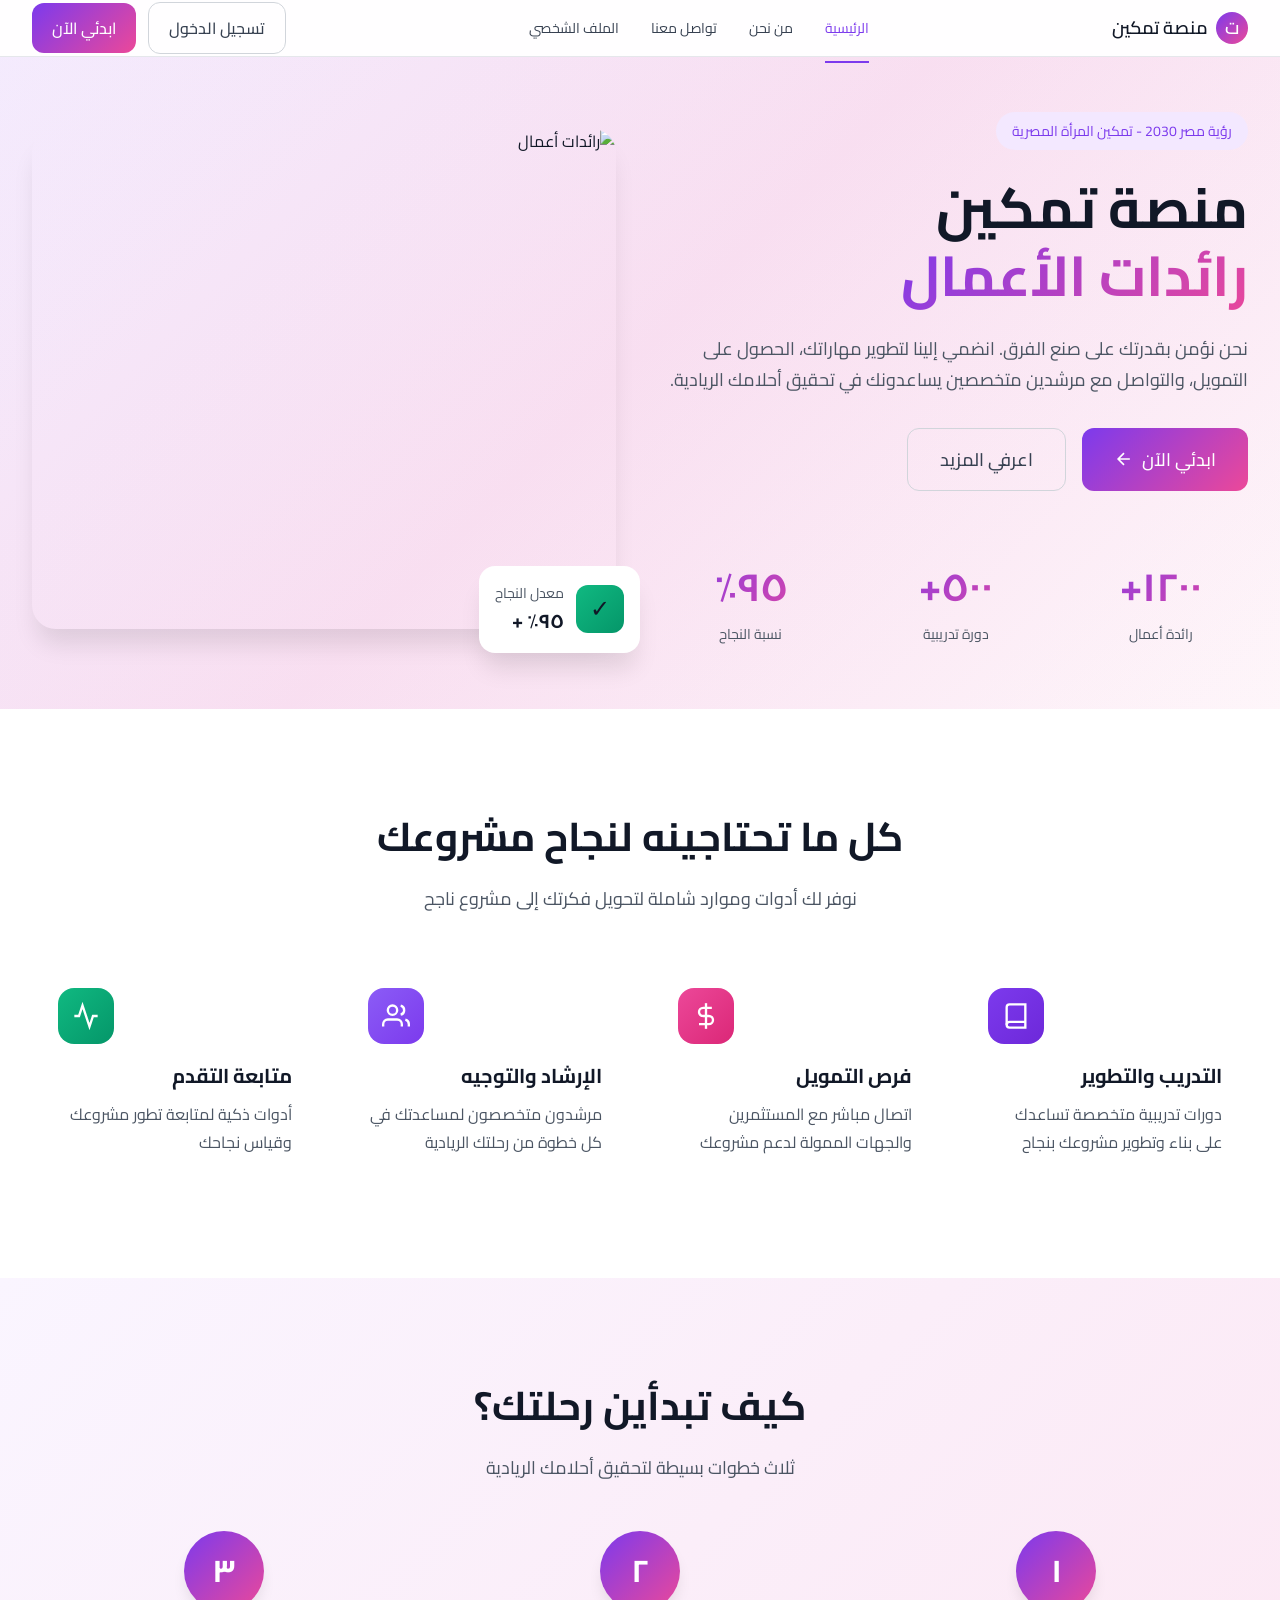
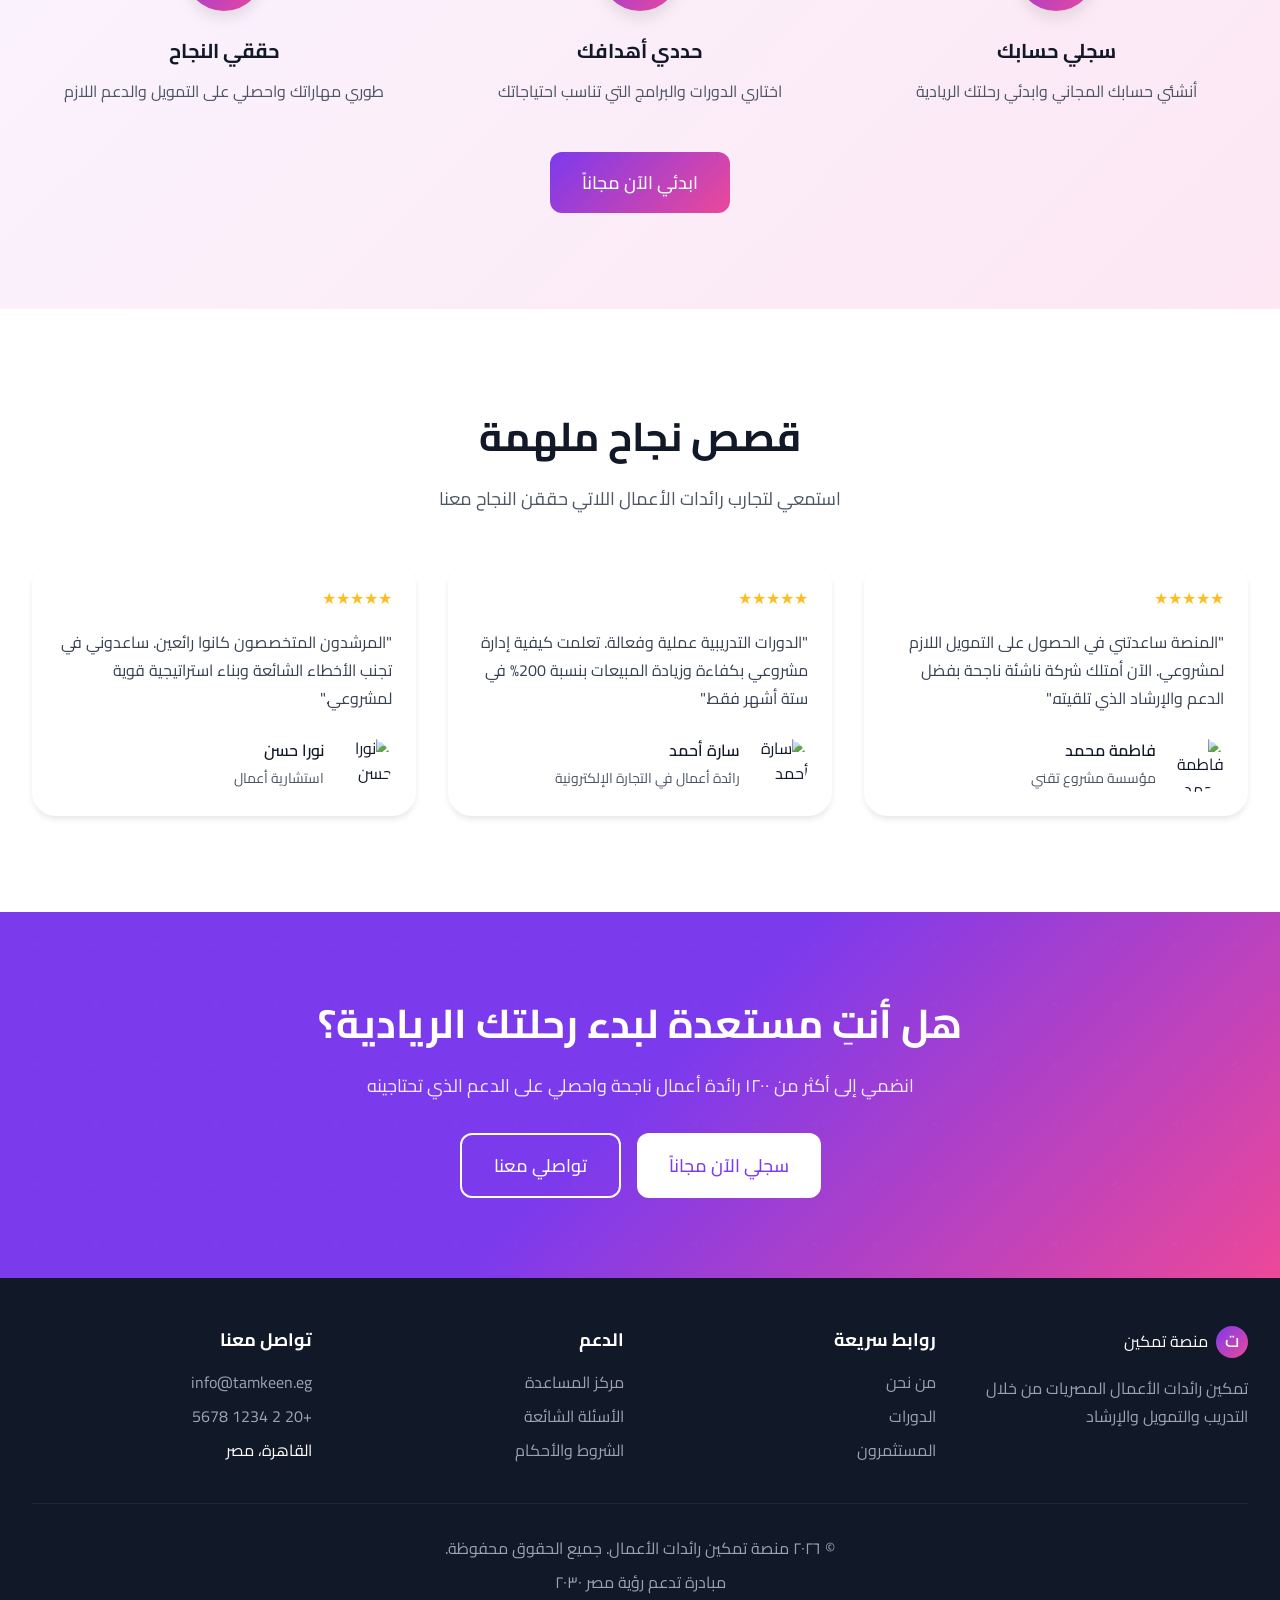
==== commit 9dc73fda: "Refactor UI and ubdate script" ====
--- a/index.html
+++ b/index.html
@@ -25,6 +25,7 @@
                     <a href="#" class="nav-link active" data-page="landing">الرئيسية</a>
                     <a href="#" class="nav-link" data-page="about">من نحن</a>
                     <a href="#" class="nav-link" data-page="contact">تواصل معنا</a>
+                    <a href="#" class="nav-link" onclick="showProfile(); return false;">الملف الشخصي</a>
                 </div>
 
                 <!-- Auth Buttons -->
@@ -44,6 +45,7 @@
                 <a href="#" class="mobile-nav-link" data-page="landing">الرئيسية</a>
                 <a href="#" class="mobile-nav-link" data-page="about">من نحن</a>
                 <a href="#" class="mobile-nav-link" data-page="contact">تواصل معنا</a>
+                <a href="#" class="mobile-nav-link" onclick="showProfile(); return false;">الملف الشخصي</a>
                 <div class="mobile-nav-actions">
                     <button class="btn btn-outline btn-block" onclick="showPage('auth')">تسجيل الدخول</button>
                     <button class="btn btn-primary btn-block" onclick="showPage('auth')">ابدئي الآن</button>
@@ -1310,7 +1312,7 @@
 
                             <div class="form-row">
                                 <label class="checkbox-label">
-                                    <input type="checkbox">
+                                    <input type="checkbox" id="rememberMe">
                                     <span>تذكرني</span>
                                 </label>
                                 <a href="#" class="forgot-password">نسيت كلمة المرور؟</a>
@@ -1503,6 +1505,147 @@
                 </div>
             </div>
         </div>
+
+        <!-- Profile Page (available after login) -->
+        <div id="profilePage" class="page">
+            <section class="profile-page">
+                <div class="container">
+                    <div class="profile-header">
+                        <div>
+                            <p class="eyebrow">الملف الشخصي</p>
+                            <h1>أهلاً بك يا سارة!</h1>
+                            <p>هنا يمكنك مراجعة بياناتك، تحديث معلوماتك الأساسية، ومتابعة الإنجازات التي تحققت.</p>
+                        </div>
+                        <div class="profile-actions">
+                            <button class="btn btn-primary" onclick="showPage('dashboard')">العودة إلى لوحة القيادة</button>
+                            <button class="btn btn-outline" onclick="showPage('courses')">عرض الدورات</button>
+                        </div>
+                    </div>
+
+                    <div class="profile-grid">
+                        <div class="profile-card">
+                            <div class="profile-card-header">
+                                <img id="profileAvatar" src="https://images.unsplash.com/photo-1544723795-3fb6469f5b39?w=200&h=200&fit=crop" alt="الملف الشخصي">
+                                <div>
+                                    <h2 id="profileNameDisplay">سارة القحطاني</h2>
+                                    <span id="profileRoleDisplay">رائدة أعمال ومؤسسة ناشئة</span>
+                                </div>
+                            </div>
+                            <p class="profile-summary" id="profileSummary">
+                                أعمل على بناء حلول رقمية تدعم رواد الأعمال في الإقلاع بمشاريعهم. أستمتع بالتعلم المستمر والتعاون في فرق متعددة التخصصات.
+                            </p>
+                            <div class="profile-meta">
+                                <div>
+                                    <strong>تجربة</strong>
+                                    <span id="profileExperience">5 سنوات</span>
+                                </div>
+                                <div>
+                                    <strong>الموقع</strong>
+                                    <span id="profileLocation">الرياض، المملكة العربية السعودية</span>
+                                </div>
+                                <div>
+                                    <strong>الحالة</strong>
+                                    <span id="profileStatus">نشط</span>
+                                </div>
+                            </div>
+                        </div>
+
+                        <div class="profile-card">
+                            <h3>بيانات التواصل</h3>
+                            <ul class="profile-details">
+                                <li><strong>البريد الإلكتروني:</strong> <span id="profileEmail">sara@example.com</span></li>
+                                <li><strong>رقم الهاتف:</strong> <span id="profilePhone">+966 5X XXX XXXX</span></li>
+                                <li><strong>شبكات التواصل:</strong> <span id="profileSocial">LinkedIn · X · Instagram</span></li>
+                            </ul>
+                            <div class="profile-tags" id="profileTags">
+                                <span>الابتكار</span>
+                                <span>التمويل</span>
+                                <span>الاستدامة</span>
+                            </div>
+                        </div>
+
+                        <div class="profile-card profile-progress-card">
+                            <h3>التقدم في البرنامج</h3>
+                            <div class="progress-item">
+                                <span>دورات التأسيس</span>
+                                <div class="progress-bar">
+                                    <div style="width: 80%;"></div>
+                                </div>
+                            </div>
+                            <div class="progress-item">
+                                <span>ورش العمل المنظمة</span>
+                                <div class="progress-bar">
+                                    <div style="width: 60%;"></div>
+                                </div>
+                            </div>
+                            <div class="progress-item">
+                                <span>الاستشارة الفردية</span>
+                                <div class="progress-bar">
+                                    <div style="width: 45%;"></div>
+                                </div>
+                            </div>
+                        </div>
+
+                        <div class="profile-card profile-edit-card">
+                            <h3>تحديث الملف الشخصي</h3>
+                            <form id="profileEditForm" class="profile-edit-form">
+                                <div class="form-grid">
+                                    <div class="form-group">
+                                        <label for="profileNameInput">الاسم الكامل</label>
+                                        <input type="text" id="profileNameInput" required>
+                                    </div>
+                                    <div class="form-group">
+                                        <label for="profileRoleInput">المسمى الوظيفي</label>
+                                        <input type="text" id="profileRoleInput" required>
+                                    </div>
+                                    <div class="form-group">
+                                        <label for="profileExperienceInput">سنوات الخبرة</label>
+                                        <input type="text" id="profileExperienceInput" required>
+                                    </div>
+                                    <div class="form-group">
+                                        <label for="profileLocationInput">الموقع</label>
+                                        <input type="text" id="profileLocationInput" required>
+                                    </div>
+                                    <div class="form-group">
+                                        <label for="profileStatusInput">الحالة</label>
+                                        <input type="text" id="profileStatusInput" required>
+                                    </div>
+                                    <div class="form-group">
+                                        <label for="profileEmailInput">البريد الإلكتروني</label>
+                                        <input type="email" id="profileEmailInput" required>
+                                    </div>
+                                    <div class="form-group">
+                                        <label for="profilePhoneInput">رقم الهاتف</label>
+                                        <input type="tel" id="profilePhoneInput" required>
+                                    </div>
+                                    <div class="form-group">
+                                        <label for="profileSocialInput">شبكات التواصل</label>
+                                        <input type="text" id="profileSocialInput">
+                                    </div>
+                                    <div class="form-group form-group-full">
+                                        <label for="profileSummaryInput">نبذة قصيرة</label>
+                                        <textarea id="profileSummaryInput" rows="3" required></textarea>
+                                    </div>
+                                    <div class="form-group form-group-full">
+                                        <label for="profileTagsInput">الكلمات المفتاحية (افصل بين كل كلمة بواصل)</label>
+                                        <input type="text" id="profileTagsInput" placeholder="الابتكار, التمويل, الاستدامة">
+                                    </div>
+                                    <div class="form-group form-group-full">
+                                        <label for="profileImageInput">صورة الملف الشخصي</label>
+                                        <input type="file" id="profileImageInput" accept="image/*">
+                                        <small>سيتم معاينة الصورة عند حفظ التعديلات</small>
+                                    </div>
+                                </div>
+                                <div class="profile-form-actions">
+                                    <button type="submit" class="btn btn-primary">حفظ التعديلات</button>
+                                    <button type="button" class="btn btn-outline" id="profileResetBtn">إعادة تعيين</button>
+                                </div>
+                            </form>
+                        </div>
+                    </div>
+                </div>
+            </section>
+        </div>
     </main>
 
     <script src="script.js"></script>
--- a/styles.css
+++ b/styles.css
@@ -1863,4 +1863,237 @@
     .hero-stats {
         gap: 1rem;
     }
-}+}
+
+.profile-page {
+    padding: 5rem 0 3rem;
+}
+
+.profile-header {
+    display: flex;
+    justify-content: space-between;
+    align-items: flex-start;
+    gap: 2rem;
+    flex-wrap: wrap;
+    margin-bottom: 2.5rem;
+}
+
+.profile-header h1 {
+    font-size: 2.25rem;
+    margin-bottom: 0.5rem;
+}
+
+.eyebrow {
+    text-transform: uppercase;
+    font-size: 0.75rem;
+    letter-spacing: 0.2em;
+    color: var(--secondary);
+    margin-bottom: 0.5rem;
+}
+
+.profile-actions {
+    display: flex;
+    gap: 0.75rem;
+    flex-wrap: wrap;
+}
+
+.profile-grid {
+    display: grid;
+    gap: 1.5rem;
+}
+
+@media (min-width: 1024px) {
+    .profile-grid {
+        grid-template-columns: repeat(3, minmax(0, 1fr));
+    }
+}
+
+.profile-card {
+    background: white;
+    border-radius: var(--radius-lg);
+    padding: 1.5rem;
+    box-shadow: var(--shadow-sm);
+    border: 1px solid var(--gray-100);
+}
+
+.profile-card-header {
+    display: flex;
+    align-items: center;
+    gap: 1rem;
+    margin-bottom: 1rem;
+}
+
+.profile-card-header img {
+    width: 60px;
+    height: 60px;
+    border-radius: 50%;
+    object-fit: cover;
+    border: 2px solid var(--primary);
+}
+
+.profile-card-header h2 {
+    font-size: 1.25rem;
+    margin-bottom: 0.25rem;
+}
+
+.profile-card-header span {
+    display: block;
+    font-size: 0.875rem;
+    color: var(--gray-600);
+}
+
+.profile-summary {
+    margin-bottom: 1rem;
+    color: var(--gray-600);
+}
+
+.profile-meta {
+    display: grid;
+    grid-template-columns: repeat(auto-fit, minmax(120px, 1fr));
+    gap: 0.75rem;
+}
+
+.profile-meta strong {
+    display: block;
+    font-size: 0.75rem;
+    text-transform: uppercase;
+    color: var(--gray-500);
+    margin-bottom: 0.25rem;
+}
+
+.profile-meta span {
+    font-size: 0.95rem;
+}
+
+.profile-details {
+    list-style: none;
+    margin: 0;
+    padding: 0;
+    display: flex;
+    flex-direction: column;
+    gap: 0.6rem;
+    color: var(--gray-600);
+}
+
+.profile-details strong {
+    margin-right: 0.5rem;
+    color: var(--gray-700);
+}
+
+.profile-tags {
+    display: flex;
+    flex-wrap: wrap;
+    gap: 0.5rem;
+    margin-top: 1rem;
+}
+
+.profile-tags span {
+    display: inline-flex;
+    align-items: center;
+    padding: 0.35rem 0.75rem;
+    border-radius: 999px;
+    background: var(--accent);
+    font-size: 0.8rem;
+    color: var(--primary);
+}
+
+.profile-progress-card .progress-item {
+    margin-bottom: 1rem;
+}
+
+.profile-progress-card .progress-item:last-child {
+    margin-bottom: 0;
+}
+
+.progress-bar {
+    width: 100%;
+    height: 0.5rem;
+    border-radius: 999px;
+    background: var(--gray-200);
+    overflow: hidden;
+}
+
+.progress-bar div {
+    height: 100%;
+    background: linear-gradient(135deg, var(--primary), var(--secondary));
+    border-radius: inherit;
+}
+
+@media (max-width: 768px) {
+    .profile-header h1 {
+        font-size: 1.75rem;
+    }
+
+    .profile-grid {
+        grid-template-columns: 1fr;
+    }
+
+    .profile-actions {
+        width: 100%;
+        justify-content: flex-start;
+    }
+}
+
+.profile-edit-card {
+    grid-column: 1 / -1;
+}
+
+.profile-edit-card h3 {
+    margin-bottom: 1rem;
+}
+
+.profile-edit-form {
+    display: flex;
+    flex-direction: column;
+    gap: 1.5rem;
+}
+
+.form-grid {
+    display: grid;
+    gap: 1rem;
+    grid-template-columns: repeat(auto-fit, minmax(220px, 1fr));
+}
+
+.form-group {
+    display: flex;
+    flex-direction: column;
+    gap: 0.35rem;
+}
+
+.form-group-full {
+    grid-column: 1 / -1;
+}
+
+.form-group label {
+    font-size: 0.85rem;
+    color: var(--gray-600);
+}
+
+.form-group input,
+.form-group textarea {
+    border: 1px solid var(--gray-200);
+    border-radius: var(--radius-md);
+    padding: 0.75rem;
+    font-size: 0.95rem;
+    font-family: inherit;
+    background: #fff;
+    transition: border-color 0.2s, box-shadow 0.2s;
+}
+
+.form-group input:focus,
+.form-group textarea:focus {
+    border-color: var(--primary);
+    box-shadow: 0 0 0 3px rgba(124, 58, 237, 0.15);
+    outline: none;
+}
+
+.form-group small {
+    color: var(--gray-500);
+    font-size: 0.75rem;
+}
+
+.profile-form-actions {
+    display: flex;
+    gap: 0.75rem;
+    flex-wrap: wrap;
+}
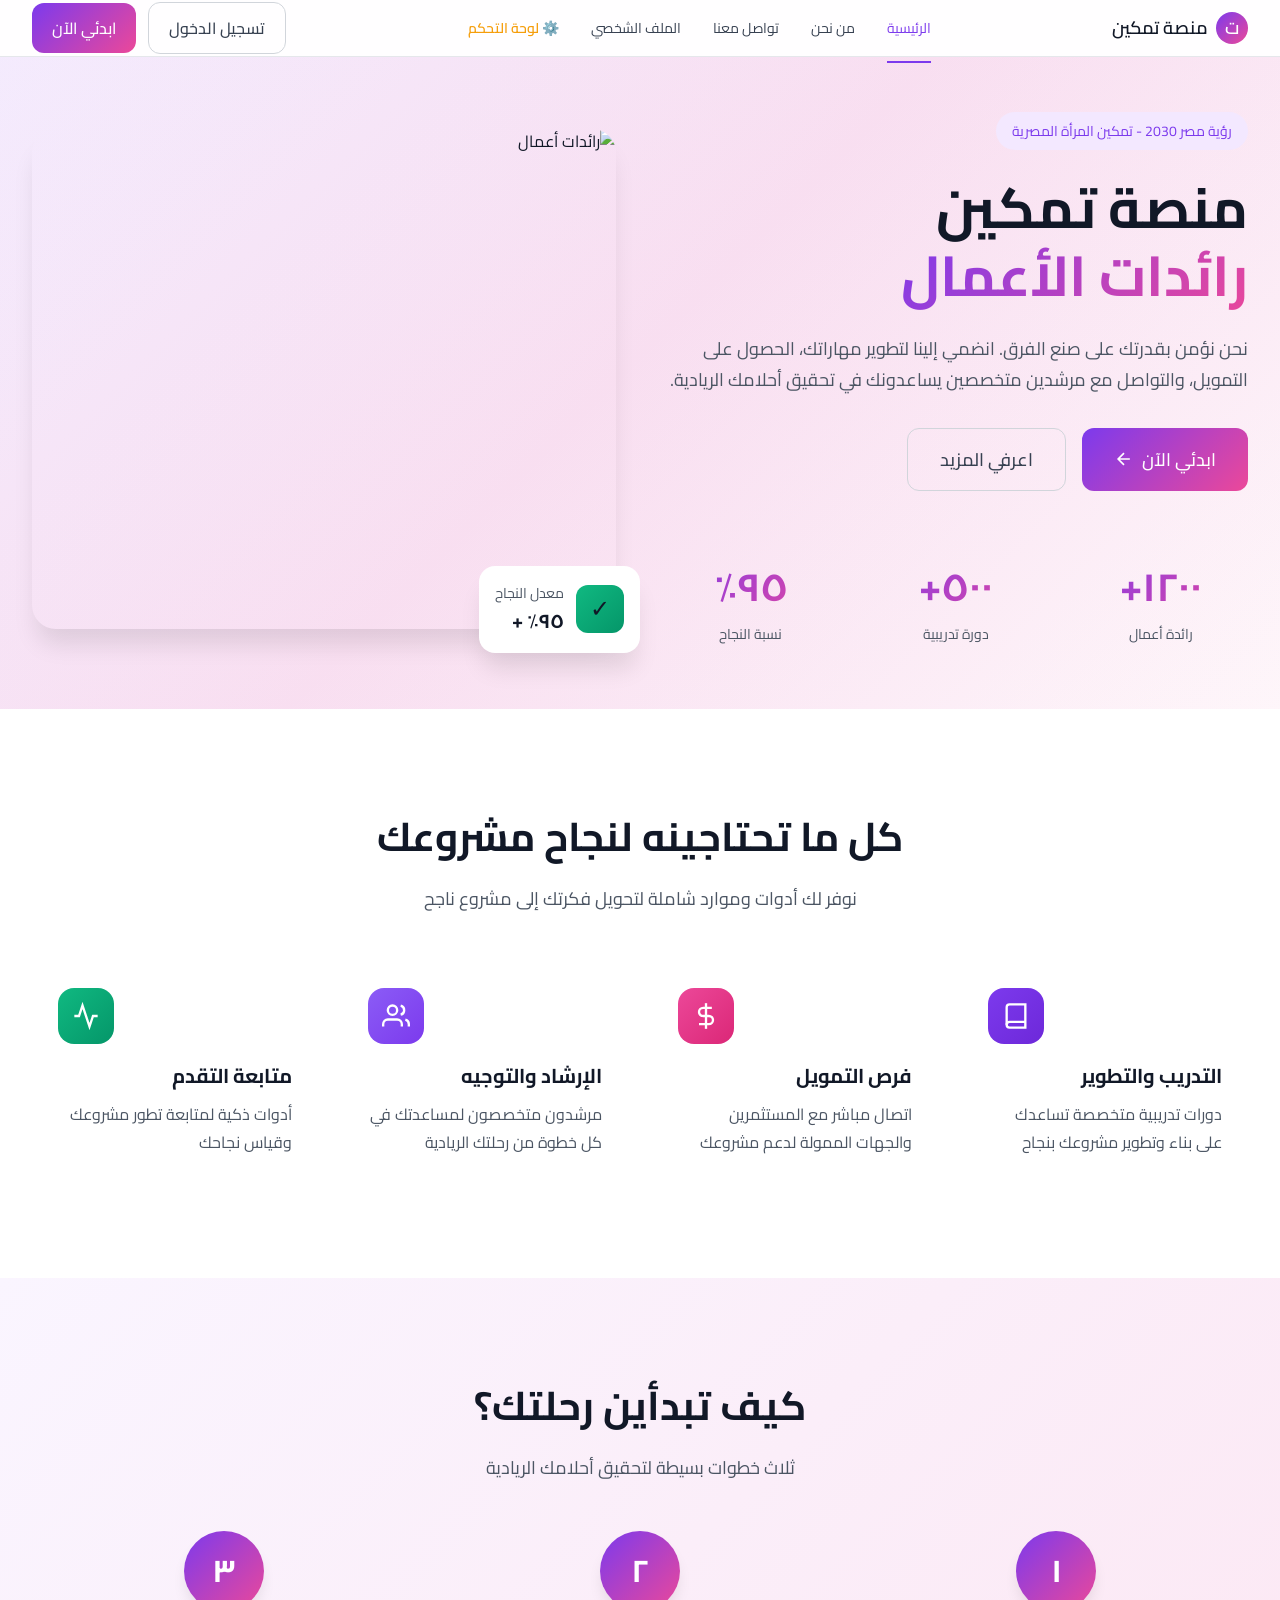
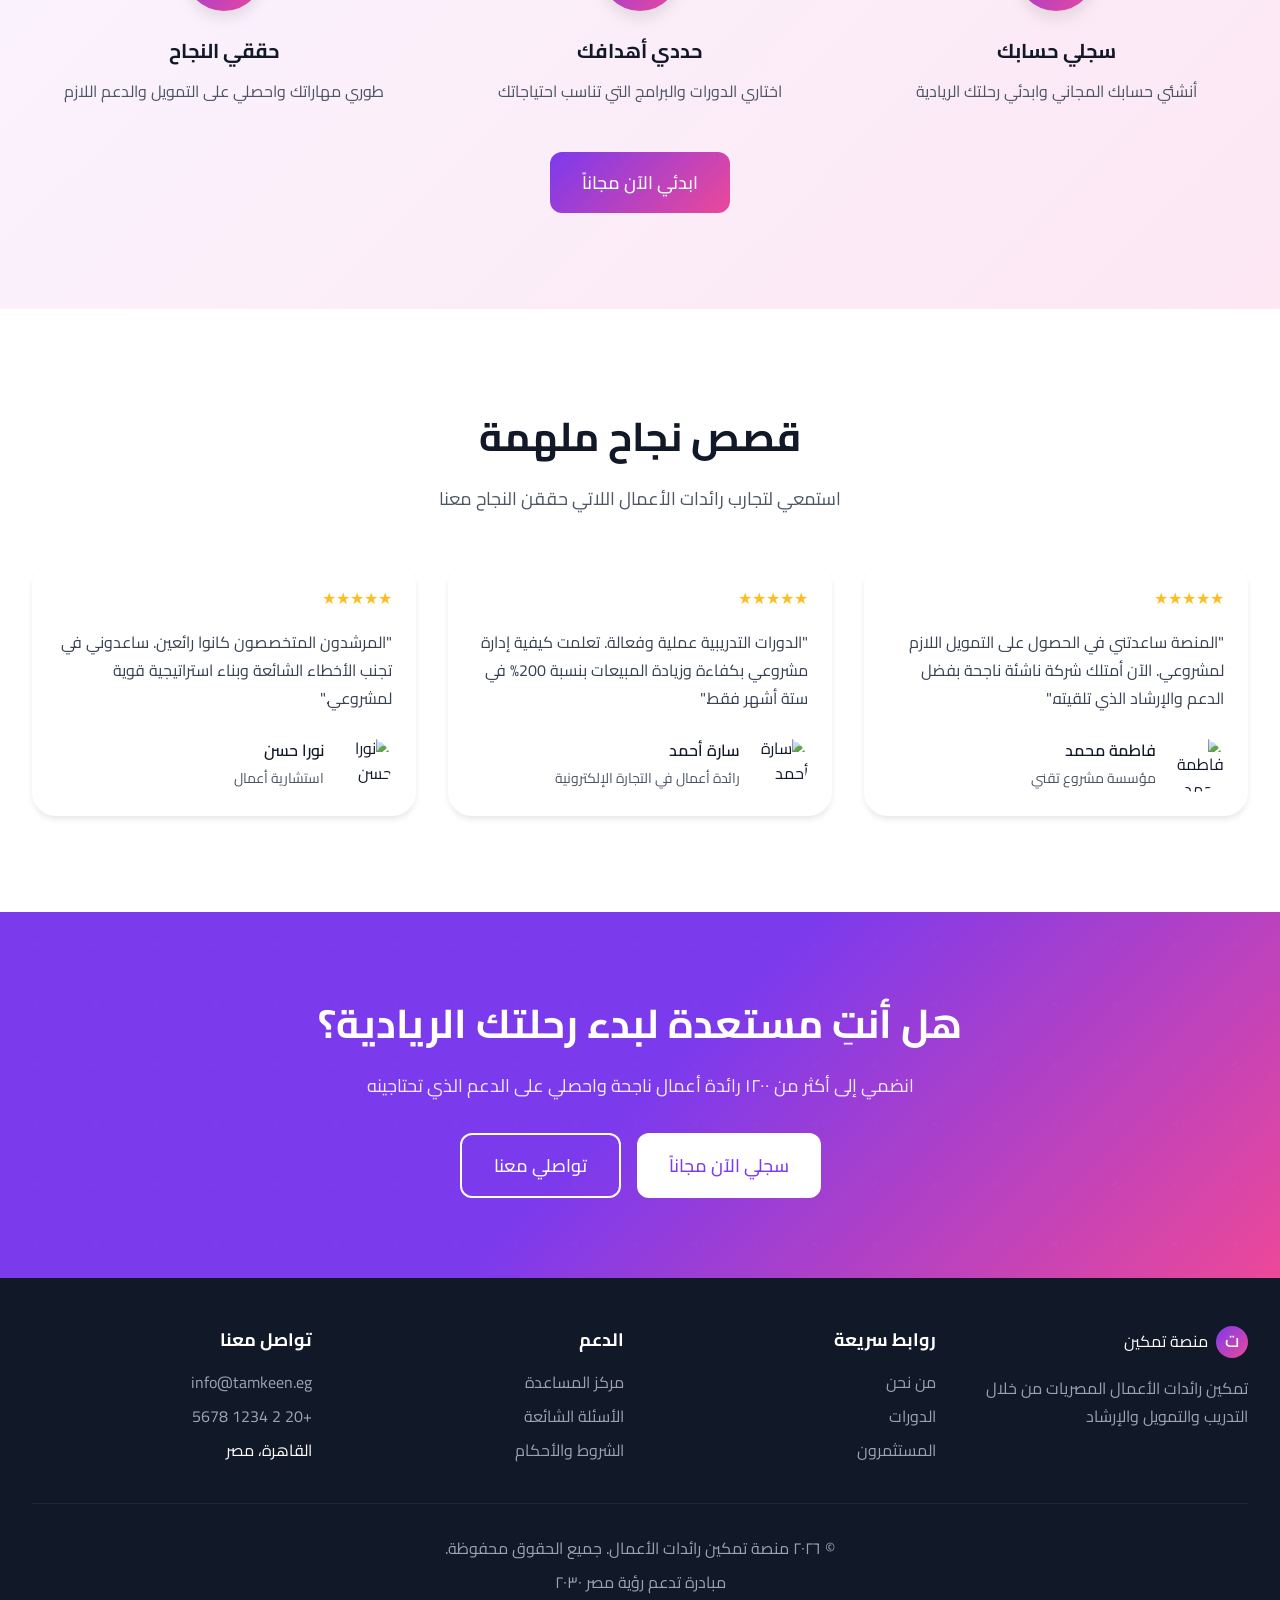
==== commit da3d5c4a: "Ubdate new files" ====
--- a/index.html
+++ b/index.html
@@ -8,6 +8,7 @@
     <link rel="preconnect" href="https://fonts.googleapis.com">
     <link rel="preconnect" href="https://fonts.gstatic.com" crossorigin>
     <link href="https://fonts.googleapis.com/css2?family=Cairo:wght@300;400;500;600;700;800&family=Tajawal:wght@300;400;500;700;800&display=swap" rel="stylesheet">
+    <script src="https://accounts.google.com/gsi/client" async defer></script>
 </head>
 <body>
     <!-- Navigation -->
@@ -26,6 +27,7 @@
                     <a href="#" class="nav-link" data-page="about">من نحن</a>
                     <a href="#" class="nav-link" data-page="contact">تواصل معنا</a>
                     <a href="#" class="nav-link" onclick="showProfile(); return false;">الملف الشخصي</a>
+                    <a href="admin.html" class="nav-link admin-link" title="لوحة التحكم" style="color: #f59e0b; font-weight: 600;">⚙️ لوحة التحكم</a>
                 </div>
 
                 <!-- Auth Buttons -->
@@ -46,6 +48,7 @@
                 <a href="#" class="mobile-nav-link" data-page="about">من نحن</a>
                 <a href="#" class="mobile-nav-link" data-page="contact">تواصل معنا</a>
                 <a href="#" class="mobile-nav-link" onclick="showProfile(); return false;">الملف الشخصي</a>
+                <a href="admin.html" class="mobile-nav-link admin-link" style="color: #f59e0b; font-weight: 600;">⚙️ لوحة التحكم</a>
                 <div class="mobile-nav-actions">
                     <button class="btn btn-outline btn-block" onclick="showPage('auth')">تسجيل الدخول</button>
                     <button class="btn btn-primary btn-block" onclick="showPage('auth')">ابدئي الآن</button>
@@ -1384,10 +1387,17 @@
                         <div class="auth-divider">أو</div>
 
                         <div class="social-auth">
-                            <button class="btn btn-outline btn-block">
+                        <button type="button" id="googleSignInButton" class="btn btn-outline btn-block">
                                 <img src="[data-uri]" width="18" alt="Google">
                                 متابعة باستخدام Google
                             </button>
+                        </div>
+
+                        <div style="margin-top: 20px; padding-top: 20px; border-top: 1px solid #e5e7eb; text-align: center;">
+                            <p style="font-size: 12px; color: #6b7280; margin-bottom: 10px;">هل أنتِ مديرة نظام؟</p>
+                            <a href="admin.html" class="btn btn-outline btn-block" style="background: #f5f3ff; color: #6366f1; border-color: #c4b5fd; font-weight: 600;">
+                                ⚙️ الدخول إلى لوحة التحكم الإدارية
+                            </a>
                         </div>
 
                         <div class="auth-back">
@@ -1650,4 +1660,3 @@
 
     <script src="script.js"></script>
 </body>
-</html>
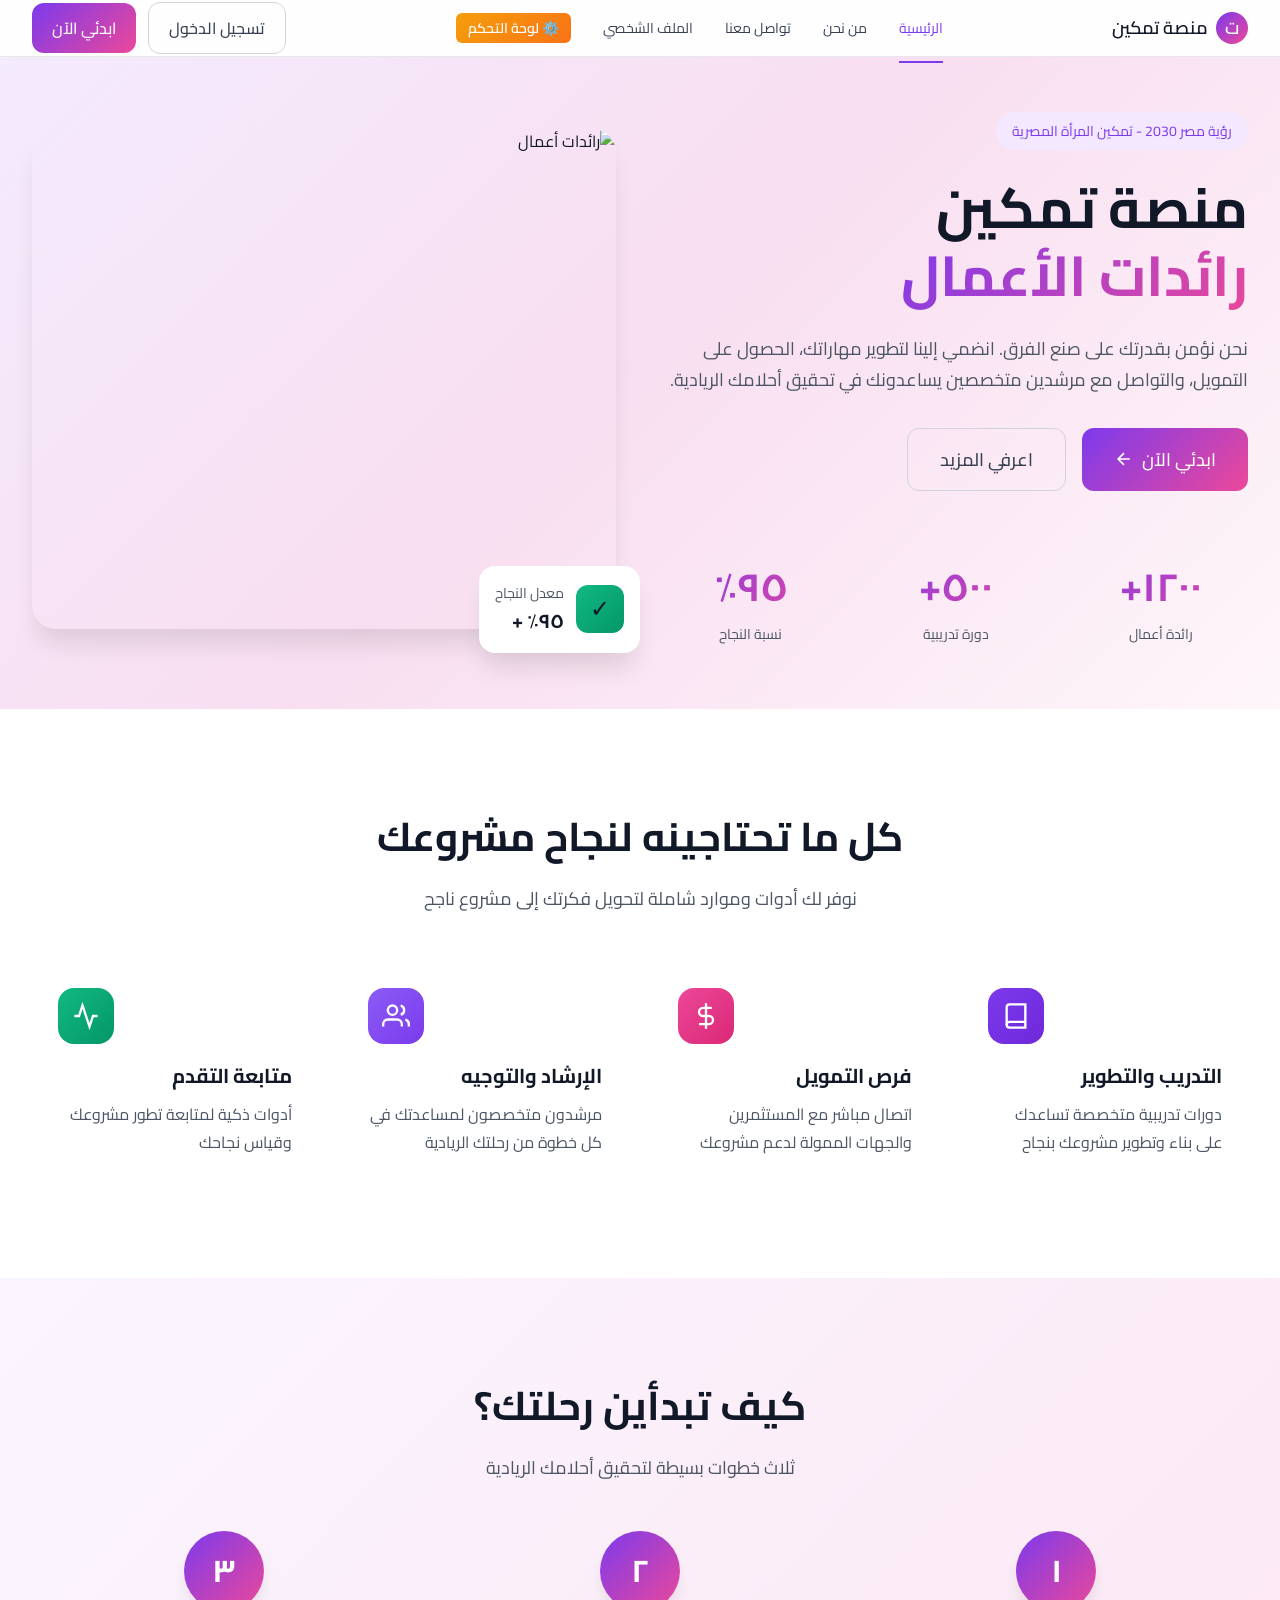
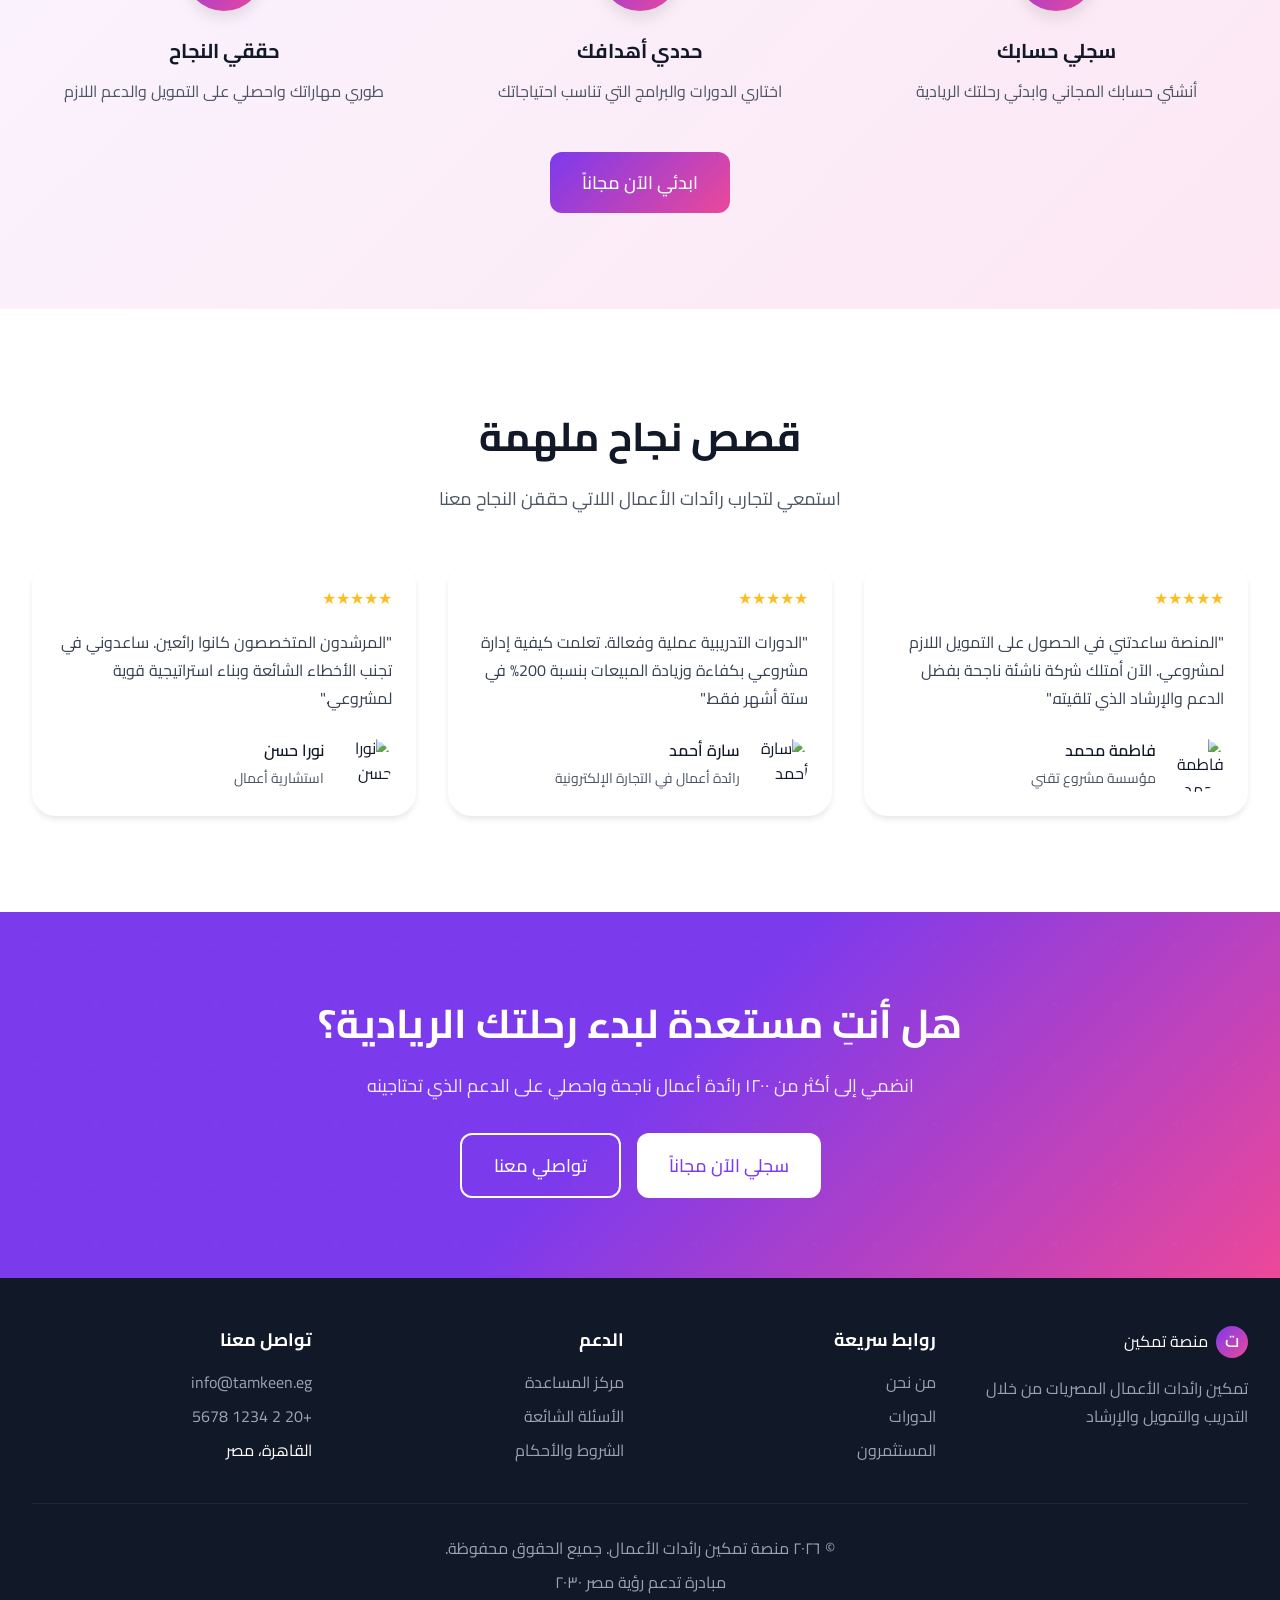
==== commit 6353b14c: "Ubdate admin files" ====
--- a/index.html
+++ b/index.html
@@ -27,7 +27,7 @@
                     <a href="#" class="nav-link" data-page="about">من نحن</a>
                     <a href="#" class="nav-link" data-page="contact">تواصل معنا</a>
                     <a href="#" class="nav-link" onclick="showProfile(); return false;">الملف الشخصي</a>
-                    <a href="admin.html" class="nav-link admin-link" title="لوحة التحكم" style="color: #f59e0b; font-weight: 600;">⚙️ لوحة التحكم</a>
+                    <a href="admin.html" class="nav-link admin-dashboard" title="لوحة التحكم" style="color: #f59e0b; font-weight: 600;">⚙️ لوحة التحكم</a>
                 </div>
 
                 <!-- Auth Buttons -->
@@ -48,7 +48,7 @@
                 <a href="#" class="mobile-nav-link" data-page="about">من نحن</a>
                 <a href="#" class="mobile-nav-link" data-page="contact">تواصل معنا</a>
                 <a href="#" class="mobile-nav-link" onclick="showProfile(); return false;">الملف الشخصي</a>
-                <a href="admin.html" class="mobile-nav-link admin-link" style="color: #f59e0b; font-weight: 600;">⚙️ لوحة التحكم</a>
+                <a href="admin.html" class="mobile-nav-link" style="color: #f59e0b; font-weight: 600;">⚙️ لوحة التحكم</a>
                 <div class="mobile-nav-actions">
                     <button class="btn btn-outline btn-block" onclick="showPage('auth')">تسجيل الدخول</button>
                     <button class="btn btn-primary btn-block" onclick="showPage('auth')">ابدئي الآن</button>
@@ -1391,13 +1391,6 @@
                                 <img src="[data-uri]" width="18" alt="Google">
                                 متابعة باستخدام Google
                             </button>
-                        </div>
-
-                        <div style="margin-top: 20px; padding-top: 20px; border-top: 1px solid #e5e7eb; text-align: center;">
-                            <p style="font-size: 12px; color: #6b7280; margin-bottom: 10px;">هل أنتِ مديرة نظام؟</p>
-                            <a href="admin.html" class="btn btn-outline btn-block" style="background: #f5f3ff; color: #6366f1; border-color: #c4b5fd; font-weight: 600;">
-                                ⚙️ الدخول إلى لوحة التحكم الإدارية
-                            </a>
                         </div>
 
                         <div class="auth-back">
--- a/styles.css
+++ b/styles.css
@@ -216,6 +216,20 @@
     background: var(--primary);
 }
 
+.admin-dashboard {
+    background: linear-gradient(135deg, #f59e0b, #f97316);
+    color: white !important;
+    padding: 0.25rem 0.75rem;
+    border-radius: 6px;
+    transition: all 0.3s;
+}
+
+.admin-dashboard:hover {
+    background: linear-gradient(135deg, #f97316, #f59e0b);
+    transform: translateY(-2px);
+    box-shadow: 0 4px 12px rgba(245, 158, 11, 0.4);
+}
+
 .nav-actions {
     display: flex;
     align-items: center;
@@ -270,6 +284,18 @@
 .mobile-nav-link.active {
     background: var(--accent);
     color: var(--primary);
+}
+
+.mobile-nav-link[onclick*="openAdminLogin"] {
+    background: linear-gradient(135deg, #f59e0b, #f97316);
+    color: white !important;
+    font-weight: 600;
+    margin: 0.5rem 0;
+}
+
+.mobile-nav-link[onclick*="openAdminLogin"]:hover {
+    background: linear-gradient(135deg, #f97316, #f59e0b);
+    transform: translateX(-4px);
 }
 
 .mobile-nav-actions {
